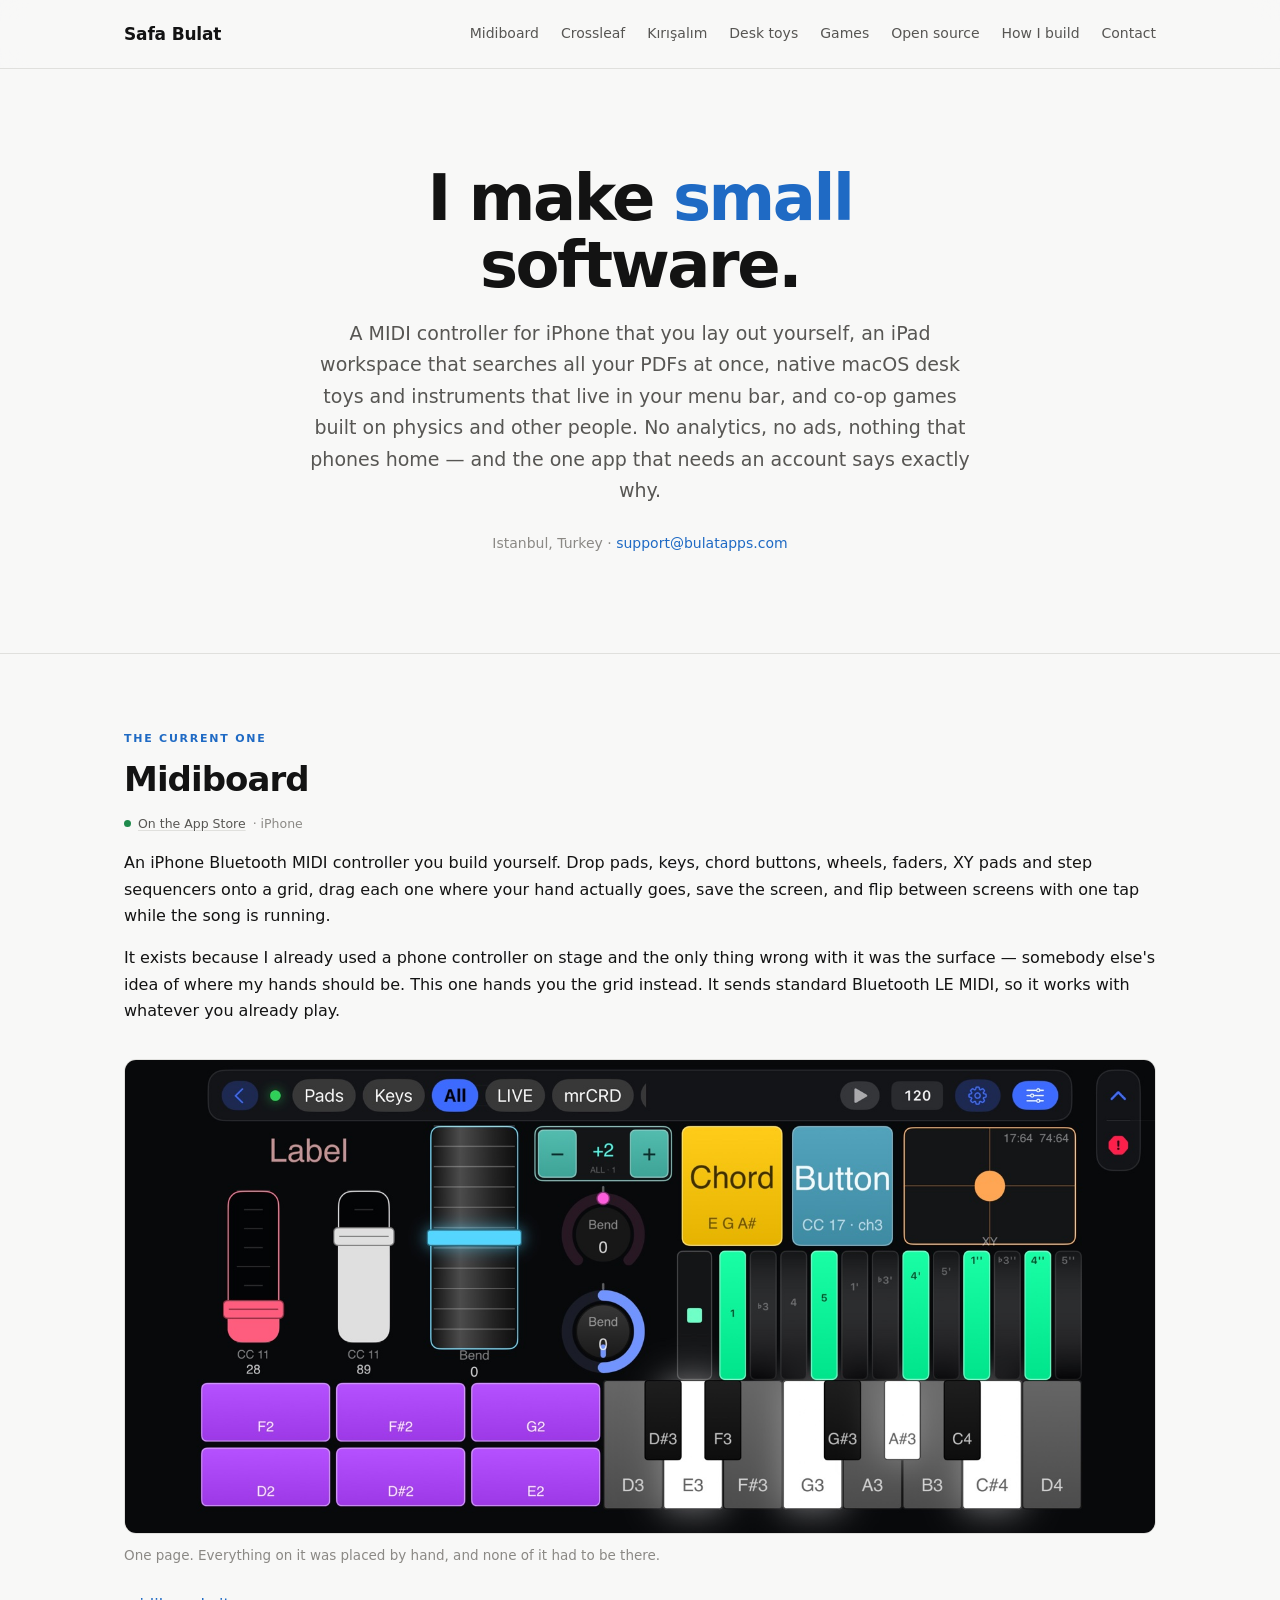
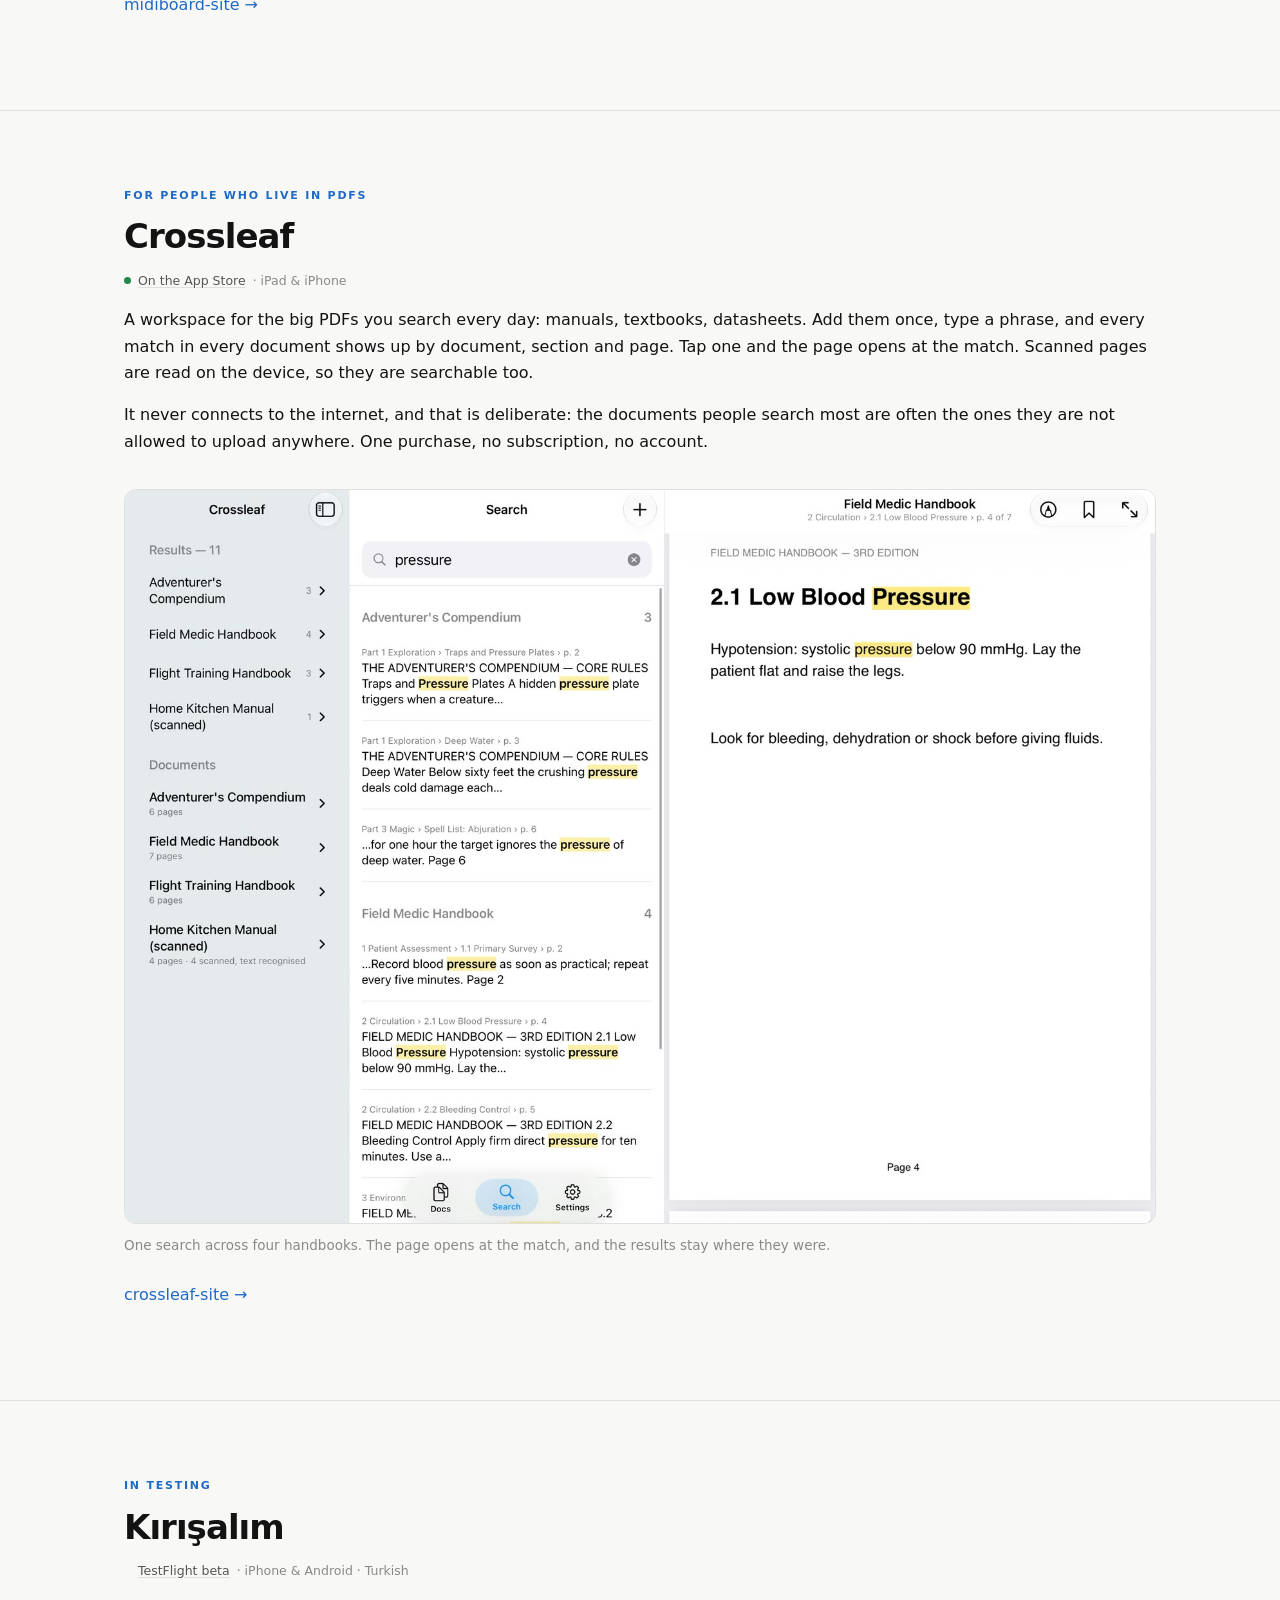
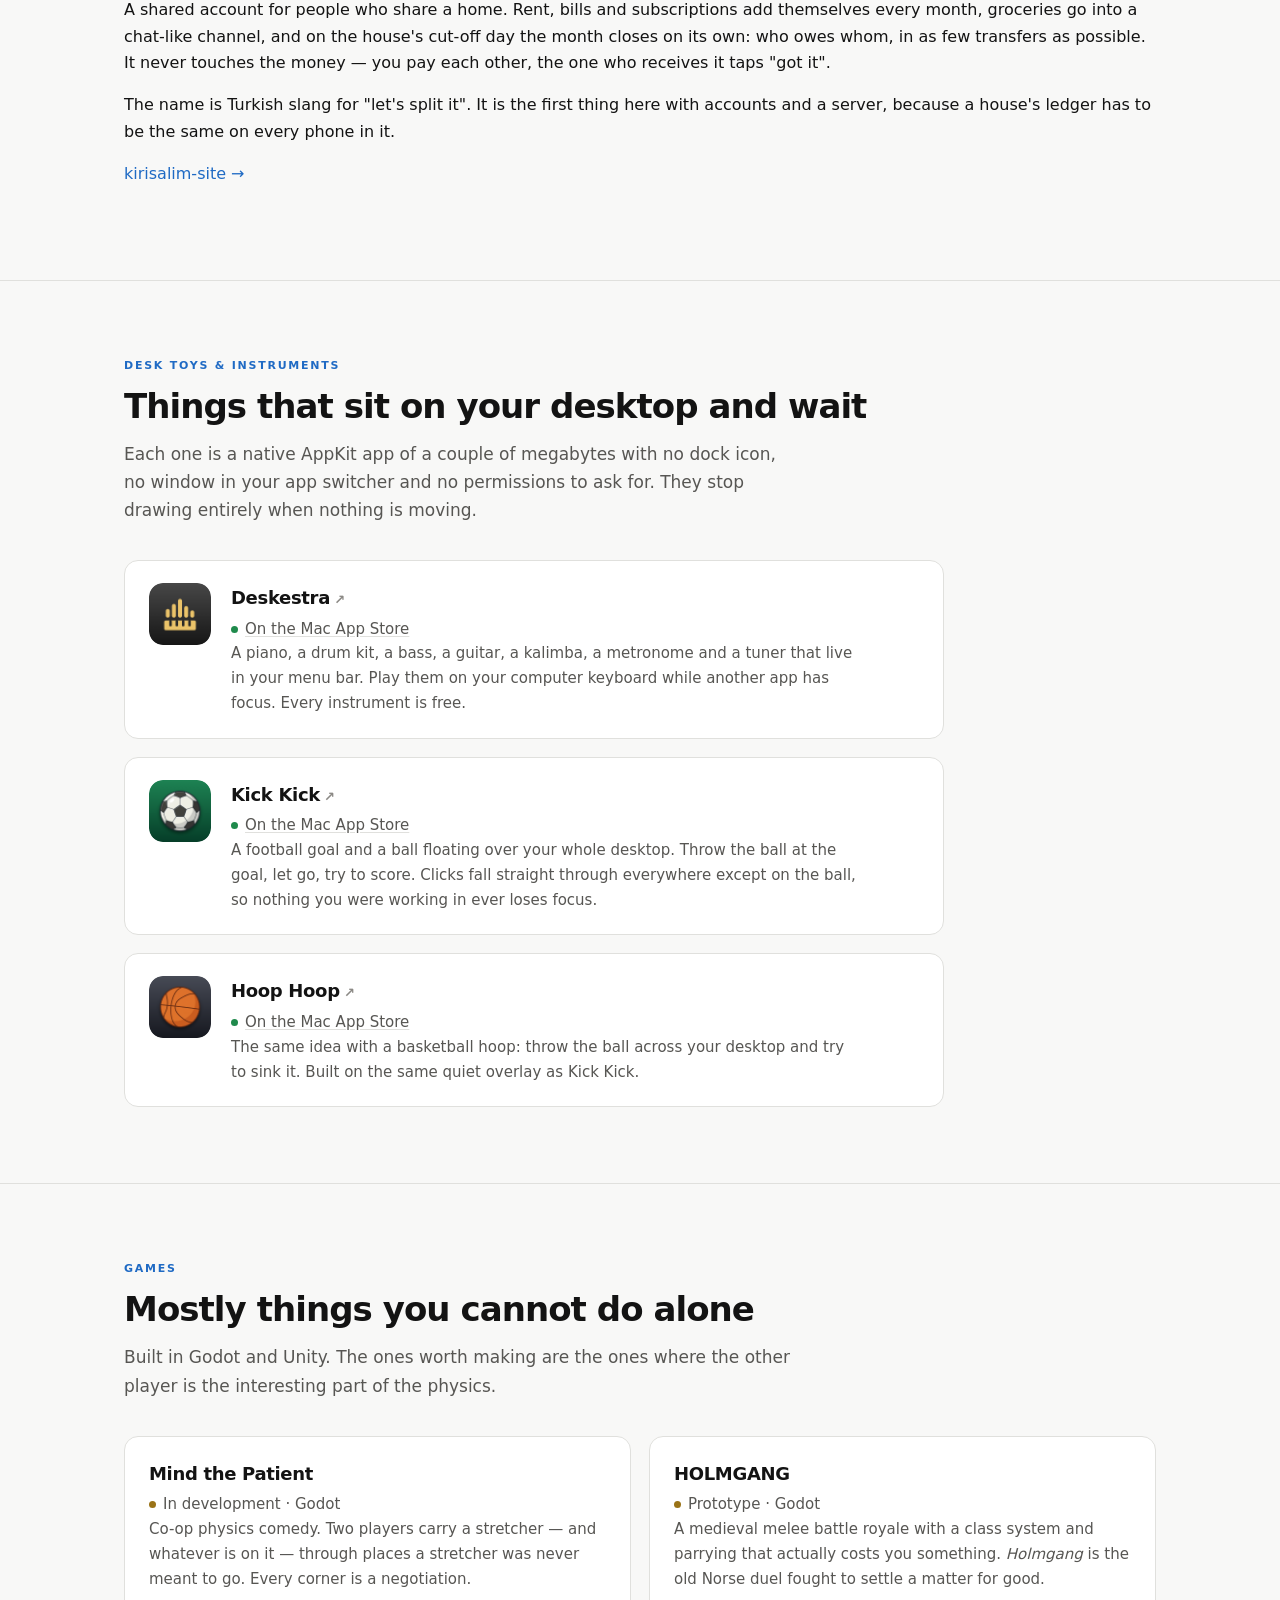
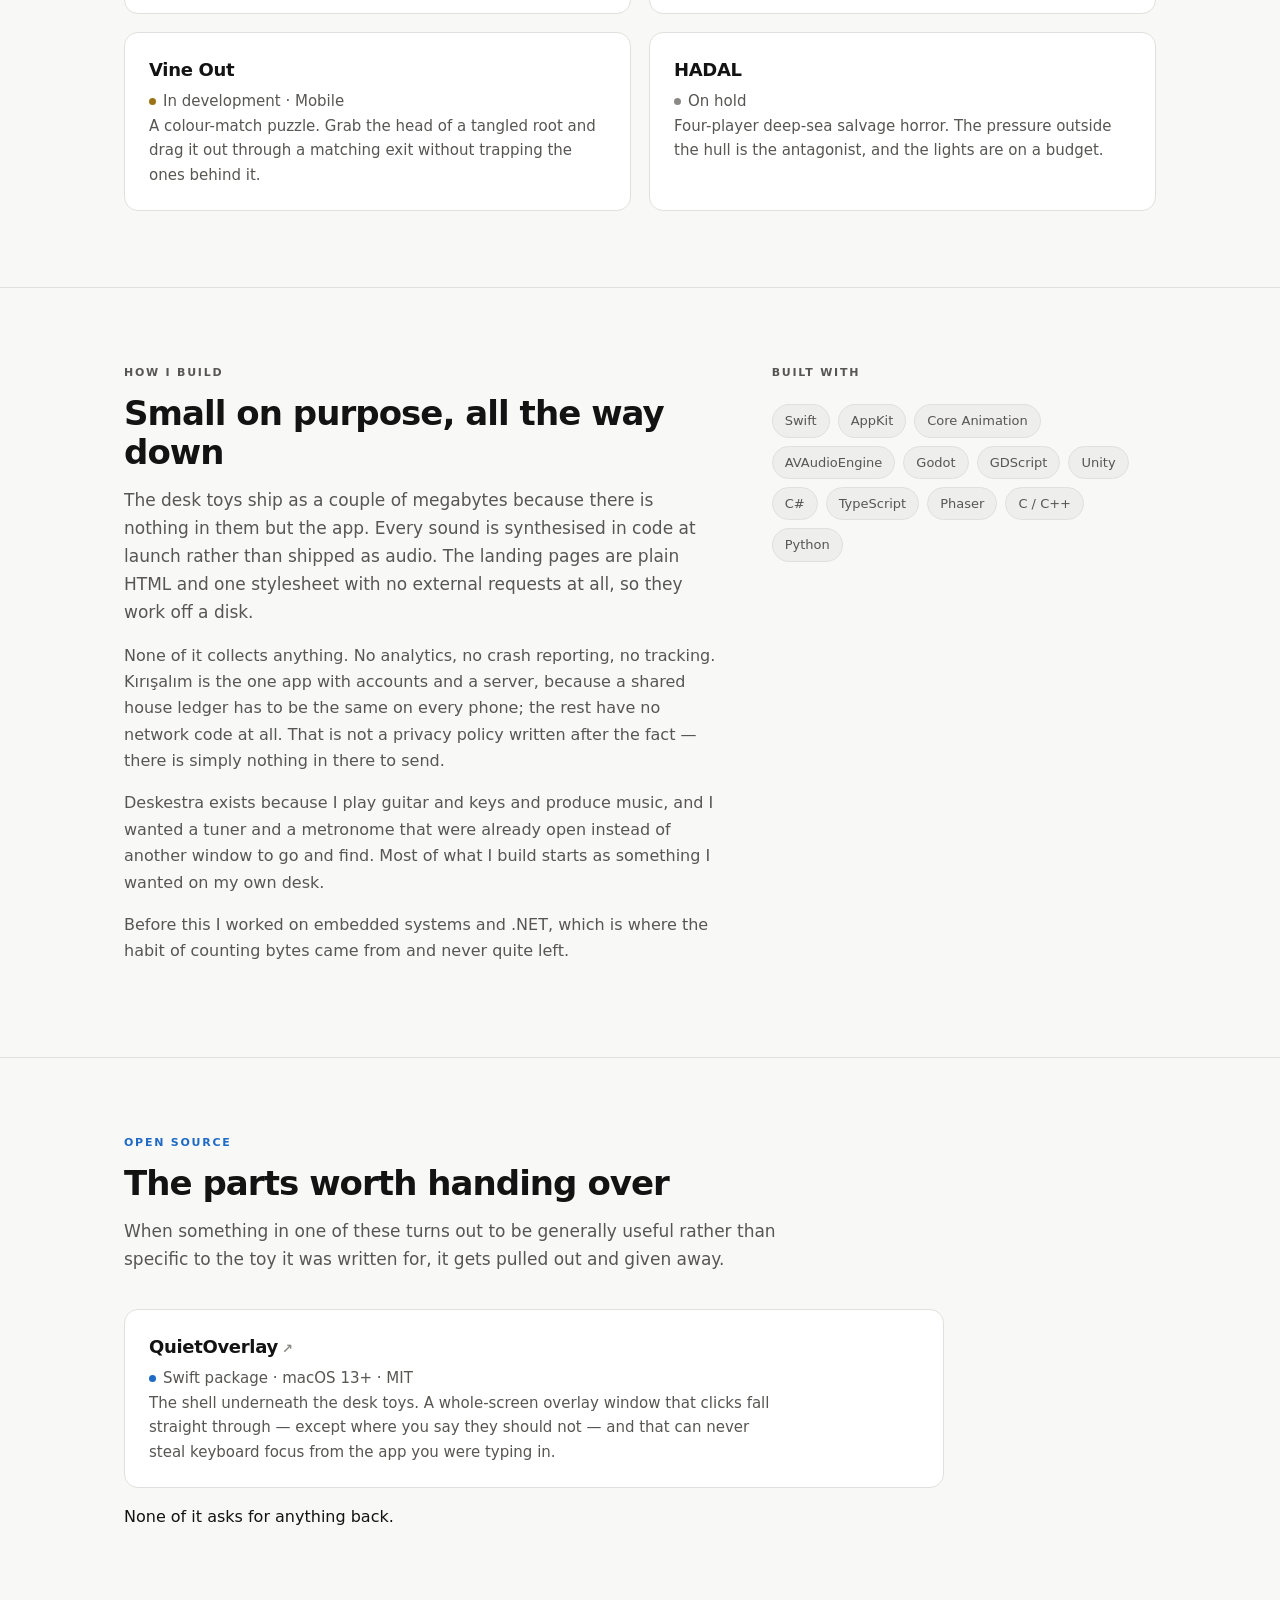
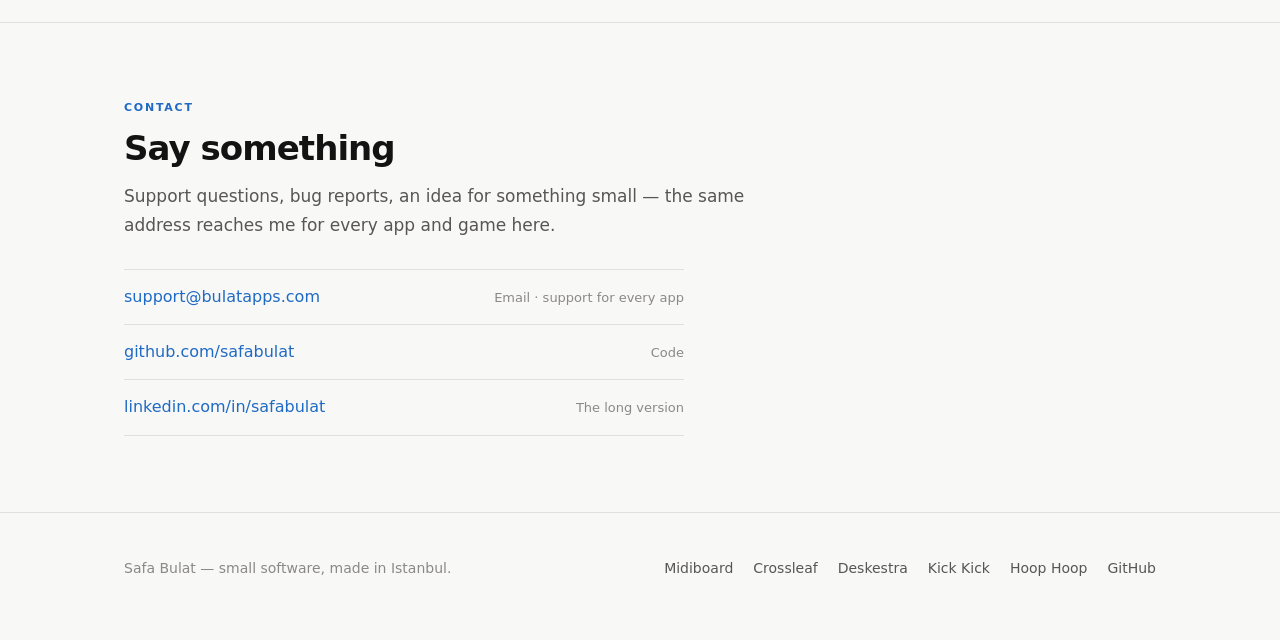
==== index.html @ 53c80ef3 "Destek adresi: support@bulatapps.com Co-Authored-By: Claude Opus 5.5 <noreply@anthropic.com>" ====
<!doctype html>
<html lang="en">
<head>
<meta charset="utf-8">
<meta name="viewport" content="width=device-width, initial-scale=1">
<meta name="darkreader-lock">
<title>Safa Bulat — Midiboard, Crossleaf, and small Mac software</title>
<meta name="description" content="Midiboard, an iPhone MIDI controller you lay out yourself. Crossleaf, one search across all your PDFs on iPad and iPhone, fully offline. Plus tiny native macOS desk toys and co-op games.">
<link rel="canonical" href="https://bulatapps.com/">
<meta property="og:type" content="website">
<meta property="og:url" content="https://bulatapps.com/">
<meta property="og:title" content="Safa Bulat — Midiboard, Crossleaf, and small Mac software">
<meta property="og:description" content="An iPhone MIDI controller you build yourself, an iPad workspace that searches all your PDFs at once, tiny native macOS desk toys, and co-op games.">
<meta property="og:image" content="https://bulatapps.com/img/midiboard.jpg">
<meta name="twitter:card" content="summary_large_image">
<link rel="icon" href="img/deskestra.png">
<link rel="stylesheet" href="style.css">
</head>
<body>

<header>
  <div class="wrap">
    <a class="wordmark" href="./">Safa&nbsp;Bulat</a>
    <nav>
      <a href="#midiboard">Midiboard</a>
      <a href="#crossleaf">Crossleaf</a>
      <a href="#kirisalim">Kırışalım</a>
      <a href="#desk">Desk toys</a>
      <a href="#games">Games</a>
      <a href="#open-source">Open source</a>
      <a href="#how">How I build</a>
      <a href="#contact">Contact</a>
    </nav>
  </div>
</header>

<main>

<div class="wrap hero">
  <h1>I make <em>small</em> software.</h1>
  <p class="lede">
    A MIDI controller for iPhone that you lay out yourself, an iPad workspace that searches all your
    PDFs at once, native macOS desk toys and instruments that live in your menu bar, and co-op games
    built on physics and other people. No analytics, no ads, nothing that phones home — and the one app that needs an account says
    exactly why.
  </p>
  <p class="cta-note">Istanbul, Turkey · <a href="mailto:support@bulatapps.com">support@bulatapps.com</a></p>
</div>

<section id="midiboard">
  <div class="wrap">
    <p class="eyebrow">The current one</p>
    <h2>Midiboard</h2>
    <p class="tag"><span class="dot live"></span><a href="https://apps.apple.com/app/id6801598625">On the App Store</a> · iPhone</p>
    <p>
      An iPhone Bluetooth MIDI controller you build yourself. Drop pads, keys, chord buttons, wheels,
      faders, XY pads and step sequencers onto a grid, drag each one where your hand actually goes,
      save the screen, and flip between screens with one tap while the song is running.
    </p>
    <p>
      It exists because I already used a phone controller on stage and the only thing wrong with it
      was the surface — somebody else's idea of where my hands should be. This one hands you the grid
      instead. It sends standard Bluetooth LE MIDI, so it works with whatever you already play.
    </p>

    <figure class="shot-figure">
      <img class="shot" src="img/midiboard.jpg" width="1600" height="735"
           alt="A Midiboard screen in landscape: faders, a bend wheel, a transpose stepper, two dials, a chord button, a programmable button, an XY pad, a step sequencer, a pad bank and a keyboard, all on one page.">
      <figcaption>One page. Everything on it was placed by hand, and none of it had to be there.</figcaption>
    </figure>

    <p><a href="https://midiboard.bulatapps.com/">midiboard-site&nbsp;→</a></p>
  </div>
</section>

<section id="crossleaf">
  <div class="wrap">
    <p class="eyebrow">For people who live in PDFs</p>
    <h2>Crossleaf</h2>
    <p class="tag"><span class="dot live"></span><a href="https://apps.apple.com/app/id6819022919?ct=hub">On the App Store</a> · iPad &amp; iPhone</p>
    <p>
      A workspace for the big PDFs you search every day: manuals, textbooks, datasheets. Add them once, type a
      phrase, and every match in every document shows up by document, section and page. Tap one and the page
      opens at the match. Scanned pages are read on the device, so they are searchable too.
    </p>
    <p>
      It never connects to the internet, and that is deliberate: the documents people search most are often the
      ones they are not allowed to upload anywhere. One purchase, no subscription, no account.
    </p>

    <figure class="shot-figure">
      <img class="shot" src="img/crossleaf.jpg" width="1600" height="1138" loading="lazy"
           alt="Crossleaf on iPad: a search for pressure across four handbooks, results grouped by document and section in the middle, the matching page open on the right with the word highlighted.">
      <figcaption>One search across four handbooks. The page opens at the match, and the results stay where they were.</figcaption>
    </figure>
    <p><a href="https://crossleaf.bulatapps.com/">crossleaf-site&nbsp;→</a></p>
  </div>
</section>

<section id="kirisalim">
  <div class="wrap">
    <p class="eyebrow">In testing</p>
    <h2>Kırışalım</h2>
    <p class="tag"><span class="dot"></span><a href="https://testflight.apple.com/join/q9A7ay5w">TestFlight beta</a> · iPhone &amp; Android · Turkish</p>
    <p>
      A shared account for people who share a home. Rent, bills and subscriptions add themselves every
      month, groceries go into a chat-like channel, and on the house's cut-off day the month closes on
      its own: who owes whom, in as few transfers as possible. It never touches the money — you pay each
      other, the one who receives it taps "got it".
    </p>
    <p>
      The name is Turkish slang for "let's split it". It is the first thing here with accounts and a
      server, because a house's ledger has to be the same on every phone in it.
    </p>
    <p><a href="https://kirisalim.bulatapps.com/">kirisalim-site&nbsp;→</a></p>
  </div>
</section>

<section id="desk">
  <div class="wrap">
    <p class="eyebrow">Desk toys &amp; instruments</p>
    <h2>Things that sit on your desktop and wait</h2>
    <p>
      Each one is a native AppKit app of a couple of megabytes with no dock icon, no window in your app
      switcher and no permissions to ask for. They stop drawing entirely when nothing is moving.
    </p>

    <ul class="cards">
      <li>
        <img class="icon" src="img/deskestra.png" alt="">
        <div class="card-body">
          <h3><a href="https://deskestra.bulatapps.com/">Deskestra</a></h3>
          <p class="tag"><span class="dot live"></span><a href="https://apps.apple.com/app/id6801593827">On the Mac App Store</a></p>
          <p>A piano, a drum kit, a bass, a guitar, a kalimba, a metronome and a tuner that live in your
             menu bar. Play them on your computer keyboard while another app has focus. Every instrument
             is free.</p>
        </div>
      </li>
      <li>
        <img class="icon" src="img/kickkick.png" alt="">
        <div class="card-body">
          <h3><a href="https://kickkick.bulatapps.com/">Kick Kick</a></h3>
          <p class="tag"><span class="dot live"></span><a href="https://apps.apple.com/app/id6801598144">On the Mac App Store</a></p>
          <p>A football goal and a ball floating over your whole desktop. Throw the ball at the goal, let
             go, try to score. Clicks fall straight through everywhere except on the ball, so nothing you
             were working in ever loses focus.</p>
        </div>
      </li>
      <li>
        <img class="icon" src="img/hoophoop.png" alt="">
        <div class="card-body">
          <h3><a href="https://hoophoop.bulatapps.com/">Hoop Hoop</a></h3>
          <p class="tag"><span class="dot live"></span><a href="https://apps.apple.com/app/id6801598264">On the Mac App Store</a></p>
          <p>The same idea with a basketball hoop: throw the ball across your desktop and try to sink it.
             Built on the same quiet overlay as Kick Kick.</p>
        </div>
      </li>
    </ul>
  </div>
</section>

<section id="games">
  <div class="wrap">
    <p class="eyebrow">Games</p>
    <h2>Mostly things you cannot do alone</h2>
    <p>
      Built in Godot and Unity. The ones worth making are the ones where the other player is the
      interesting part of the physics.
    </p>

    <ul class="cards plain">
      <li>
        <div class="card-body">
          <h3>Mind the Patient</h3>
          <p class="tag"><span class="dot wip"></span>In development · Godot</p>
          <p>Co-op physics comedy. Two players carry a stretcher — and whatever is on it — through places
             a stretcher was never meant to go. Every corner is a negotiation.</p>
        </div>
      </li>
      <li>
        <div class="card-body">
          <h3>HOLMGANG</h3>
          <p class="tag"><span class="dot wip"></span>Prototype · Godot</p>
          <p>A medieval melee battle royale with a class system and parrying that actually costs you
             something. <em>Holmgang</em> is the old Norse duel fought to settle a matter for good.</p>
        </div>
      </li>
      <li>
        <div class="card-body">
          <h3>Vine Out</h3>
          <p class="tag"><span class="dot wip"></span>In development · Mobile</p>
          <p>A colour-match puzzle. Grab the head of a tangled root and drag it out through a matching
             exit without trapping the ones behind it.</p>
        </div>
      </li>
      <li>
        <div class="card-body">
          <h3>HADAL</h3>
          <p class="tag"><span class="dot hold"></span>On hold</p>
          <p>Four-player deep-sea salvage horror. The pressure outside the hull is the antagonist, and the
             lights are on a budget.</p>
        </div>
      </li>
    </ul>
  </div>
</section>

<section id="how">
  <div class="wrap feature">
    <div class="feature-text">
      <p class="eyebrow">How I build</p>
      <h2>Small on purpose, all the way down</h2>
      <p>
        The desk toys ship as a couple of megabytes because there is nothing in them but the app. Every
        sound is synthesised in code at launch rather than shipped as audio. The landing pages are plain
        HTML and one stylesheet with no external requests at all, so they work off a disk.
      </p>
      <p>
        None of it collects anything. No analytics, no crash reporting, no tracking. Kırışalım is the one
        app with accounts and a server, because a shared house ledger has to be the same on every phone;
        the rest have no network code at all. That is not a privacy policy written after the fact — there
        is simply nothing in there to send.
      </p>
      <p>
        Deskestra exists because I play guitar and keys and produce music, and I wanted a tuner and a
        metronome that were already open instead of another window to go and find. Most of what I build
        starts as something I wanted on my own desk.
      </p>
      <p>
        Before this I worked on embedded systems and .NET, which is where the habit of counting bytes
        came from and never quite left.
      </p>
    </div>
    <div class="feature-text">
      <p class="eyebrow">Built with</p>
      <ul class="chips">
        <li>Swift</li><li>AppKit</li><li>Core Animation</li><li>AVAudioEngine</li>
        <li>Godot</li><li>GDScript</li><li>Unity</li><li>C#</li>
        <li>TypeScript</li><li>Phaser</li><li>C / C++</li><li>Python</li>
      </ul>
    </div>
  </div>
</section>

<section id="open-source">
  <div class="wrap">
    <p class="eyebrow">Open source</p>
    <h2>The parts worth handing over</h2>
    <p>
      When something in one of these turns out to be generally useful rather than specific to the toy it
      was written for, it gets pulled out and given away.
    </p>
    <ul class="cards">
      <li>
        <div class="card-body">
          <h3><a href="https://github.com/safabulat/quiet-overlay">QuietOverlay</a></h3>
          <p class="tag"><span class="dot soon"></span>Swift package · macOS 13+ · MIT</p>
          <p>The shell underneath the desk toys. A whole-screen overlay window that clicks fall straight
             through — except where you say they should not — and that can never steal keyboard focus
             from the app you were typing in.</p>
        </div>
      </li>
    </ul>
    <p>
      None of it asks for anything back.
    </p>
  </div>
</section>

<section id="contact">
  <div class="wrap">
    <p class="eyebrow">Contact</p>
    <h2>Say something</h2>
    <p>
      Support questions, bug reports, an idea for something small — the same address reaches me for every
      app and game here.
    </p>
    <ul class="links">
      <li><a href="mailto:support@bulatapps.com">support@bulatapps.com</a><span>Email · support for every app</span></li>
      <li><a href="https://github.com/safabulat">github.com/safabulat</a><span>Code</span></li>
      <li><a href="https://www.linkedin.com/in/safabulat/">linkedin.com/in/safabulat</a><span>The long version</span></li>
    </ul>
  </div>
</section>

</main>

<footer>
  <div class="wrap">
    <span>Safa Bulat — small software, made in Istanbul.</span>
    <nav>
      <a href="https://midiboard.bulatapps.com/">Midiboard</a>
      <a href="https://crossleaf.bulatapps.com/">Crossleaf</a>
      <a href="https://deskestra.bulatapps.com/">Deskestra</a>
      <a href="https://kickkick.bulatapps.com/">Kick Kick</a>
      <a href="https://hoophoop.bulatapps.com/">Hoop Hoop</a>
      <a href="https://github.com/safabulat">GitHub</a>
    </nav>
  </div>
</footer>

</body>
</html>
---- style.css ----
/* safabulat.github.io — the hub page that sits above every product site.
   Deliberately almost monochrome: Deskestra is brass, Deskick is pitch green, and the app icons on this
   page have to be the only colour on it or the umbrella starts competing with the things under it. One
   muted blue carries links and nothing else. Dark first, light supported; both are real designs.
   Same rules as the product sites — no framework, no build step, no external requests, so the whole
   thing is one HTML file, this stylesheet and three icons. */

:root {
    --accent:     #6aa5f0;
    --bg:         #0f0f10;
    --bg-raise:   #17171a;
    --bg-sink:    #0a0a0b;
    --line:       #26262a;
    --ink:        #f0efee;
    --ink-soft:   #a09e9b;
    --ink-faint:  #6b6967;
    --live:       #4cc27e;
    --wip:        #e6b857;
    --hold:       #7e7c79;
    --radius:     14px;
    --page:       1080px;
}

@media (prefers-color-scheme: light) {
    :root {
        --accent:     #1f6ac4;
        --bg:         #f8f8f7;
        --bg-raise:   #ffffff;
        --bg-sink:    #eeeeec;
        --line:       #e0e0dd;
        --ink:        #131313;
        --ink-soft:   #575653;
        --live:       #1f8a4c;
        --ink-faint:  #8b8985;
        --wip:        #9a7317;
        --hold:       #8b8985;
    }
}

* { box-sizing: border-box; }
html { -webkit-text-size-adjust: 100%; }

body {
    margin: 0;
    background: var(--bg);
    color: var(--ink);
    font: 16px/1.65 -apple-system, BlinkMacSystemFont, "Segoe UI", Inter, system-ui, sans-serif;
    -webkit-font-smoothing: antialiased;
}

a { color: var(--accent); text-decoration: none; }
a:hover { text-decoration: underline; }

.wrap { max-width: var(--page); margin: 0 auto; padding: 0 24px; }

/* ── header ─────────────────────────────────────────────────────────────── */
header {
    padding: 20px 0;
    border-bottom: 1px solid var(--line);
    position: sticky; top: 0;
    background: color-mix(in srgb, var(--bg) 88%, transparent);
    backdrop-filter: saturate(160%) blur(12px);
    z-index: 10;
}
header .wrap { display: flex; align-items: center; gap: 12px; }
.wordmark { font-weight: 650; letter-spacing: -0.01em; color: var(--ink); font-size: 17px; }
.wordmark:hover { text-decoration: none; }
header nav { margin-left: auto; display: flex; gap: 22px; font-size: 14px; }
header nav a { color: var(--ink-soft); }
header nav a:hover { color: var(--ink); text-decoration: none; }

/* ── hero ───────────────────────────────────────────────────────────────── */
.hero { padding: 96px 0 84px; text-align: center; }
.hero h1 {
    margin: 0 auto 20px;
    max-width: 14ch;
    font-size: clamp(36px, 6.6vw, 64px);
    line-height: 1.04;
    letter-spacing: -0.038em;
    font-weight: 700;
}
.hero h1 em { font-style: normal; color: var(--accent); }
.lede { margin: 0 auto; max-width: 56ch; font-size: clamp(16px, 2.1vw, 19px); color: var(--ink-soft); }
.cta-note { margin-top: 26px; font-size: 14px; color: var(--ink-faint); }

/* ── sections ───────────────────────────────────────────────────────────── */
section { padding: 76px 0; border-top: 1px solid var(--line); }
.eyebrow {
    margin: 0 0 12px; font-size: 11px; font-weight: 700;
    letter-spacing: .16em; text-transform: uppercase; color: var(--accent);
}
h2 { margin: 0 0 14px; font-size: clamp(25px, 3.6vw, 34px); line-height: 1.15; letter-spacing: -0.028em; font-weight: 680; }
h2 + p { margin: 0; max-width: 62ch; color: var(--ink-soft); font-size: 17px; }

/* ── project cards ──────────────────────────────────────────────────────── */
/* Held well short of the page width: one column of full-width cards leaves a third of each card empty
   to the right of a paragraph that stops at 66ch anyway, and the gap reads as a missing screenshot. */
.cards { margin: 36px 0 0; padding: 0; list-style: none; display: grid; gap: 18px; max-width: 820px; }
.cards > li {
    display: flex; gap: 20px; align-items: flex-start;
    padding: 22px 24px;
    background: var(--bg-raise);
    border: 1px solid var(--line);
    border-radius: var(--radius);
}
/* The icon is the only colour on the page, so it gets to be big enough to actually read. */
.icon { width: 62px; height: 62px; border-radius: 14px; flex: none; }
.card-body { min-width: 0; }
.card-body h3 { margin: 0 0 4px; font-size: 18px; letter-spacing: -0.018em; }
.card-body h3 a { color: var(--ink); }
.card-body h3 a::after { content: " ↗"; color: var(--ink-faint); font-size: 13px; }
.card-body > p { margin: 0; color: var(--ink-soft); font-size: 15px; max-width: 66ch; }
.tag {
    display: flex; align-items: center; gap: 7px;
    margin: 0 0 9px; font-size: 12.5px; color: var(--ink-faint);
}
/* The status line is a quiet 12.5px register; a bare link in it would inherit the accent blue and
   shout louder than the product name above it. The green dot already carries "this one is out", so the
   link only has to be findable, not loud. */
.tag a { color: var(--ink-soft); text-decoration: underline;
         text-underline-offset: 2px; text-decoration-color: var(--line); }
.tag a:hover { color: var(--ink); text-decoration-color: currentColor; }

.dot { width: 7px; height: 7px; border-radius: 50%; flex: none; }
.dot.live { background: var(--live); }
.dot.soon { background: var(--accent); }
.dot.wip  { background: var(--wip); }
.dot.hold { background: var(--hold); }

/* Games have no icons yet; without one the 20px gutter reads as a mistake rather than a slot. */
.cards.plain { grid-template-columns: repeat(2, 1fr); max-width: none; }
.cards.plain > li { gap: 0; }

/* ── how I build ────────────────────────────────────────────────────────── */
.feature { display: grid; grid-template-columns: 1.55fr 1fr; gap: 52px; align-items: start; }
.feature-text p { color: var(--ink-soft); }
.feature-text h2 + p { margin-top: 0; }

.chips { margin: 22px 0 0; padding: 0; list-style: none; display: flex; flex-wrap: wrap; gap: 8px; }
.chips li {
    padding: 5px 12px; border-radius: 999px;
    background: var(--bg-sink); border: 1px solid var(--line);
    font-size: 13px; color: var(--ink-soft);
}

/* ── contact ────────────────────────────────────────────────────────────── */
.links { margin: 30px 0 0; padding: 0; list-style: none; max-width: 560px; }
.links li {
    display: flex; align-items: baseline; gap: 16px; flex-wrap: wrap;
    padding: 14px 0; border-bottom: 1px solid var(--line);
}
.links li:first-child { border-top: 1px solid var(--line); }
.links a { font-size: 16px; }
.links span { margin-left: auto; font-size: 13px; color: var(--ink-faint); }

/* ── footer ─────────────────────────────────────────────────────────────── */
footer { padding: 44px 0 60px; border-top: 1px solid var(--line); color: var(--ink-faint); font-size: 14px; }
footer .wrap { display: flex; gap: 24px; flex-wrap: wrap; align-items: center; }
footer nav { margin-left: auto; display: flex; flex-wrap: wrap; gap: 8px 20px; }
footer a { color: var(--ink-soft); }

@media (max-width: 760px) {
    .feature, .cards.plain { grid-template-columns: 1fr; }
    .feature { gap: 34px; }
    section { padding: 56px 0; }
    .hero { padding: 62px 0 54px; }
    header nav { display: none; }
    .cards > li { padding: 20px; gap: 16px; }
    .icon { width: 50px; height: 50px; border-radius: 12px; }
    .links span { margin-left: 0; width: 100%; }
}

/* ── Midiboard ──────────────────────────────────────────────────────────── */
/* The one screenshot on this page. Bordered rather than bare because the app is
   near-black and the page is too — without an edge it reads as a hole rather than
   as a screen. */
.shot {
    display: block;
    width: 100%;
    height: auto;
    border: 1px solid var(--line);
    border-radius: 12px;
}
.shot-figure { margin: 34px 0 26px; }
.shot-figure figcaption {
    margin-top: 10px;
    font-size: 13.5px;
    color: var(--ink-faint);
}
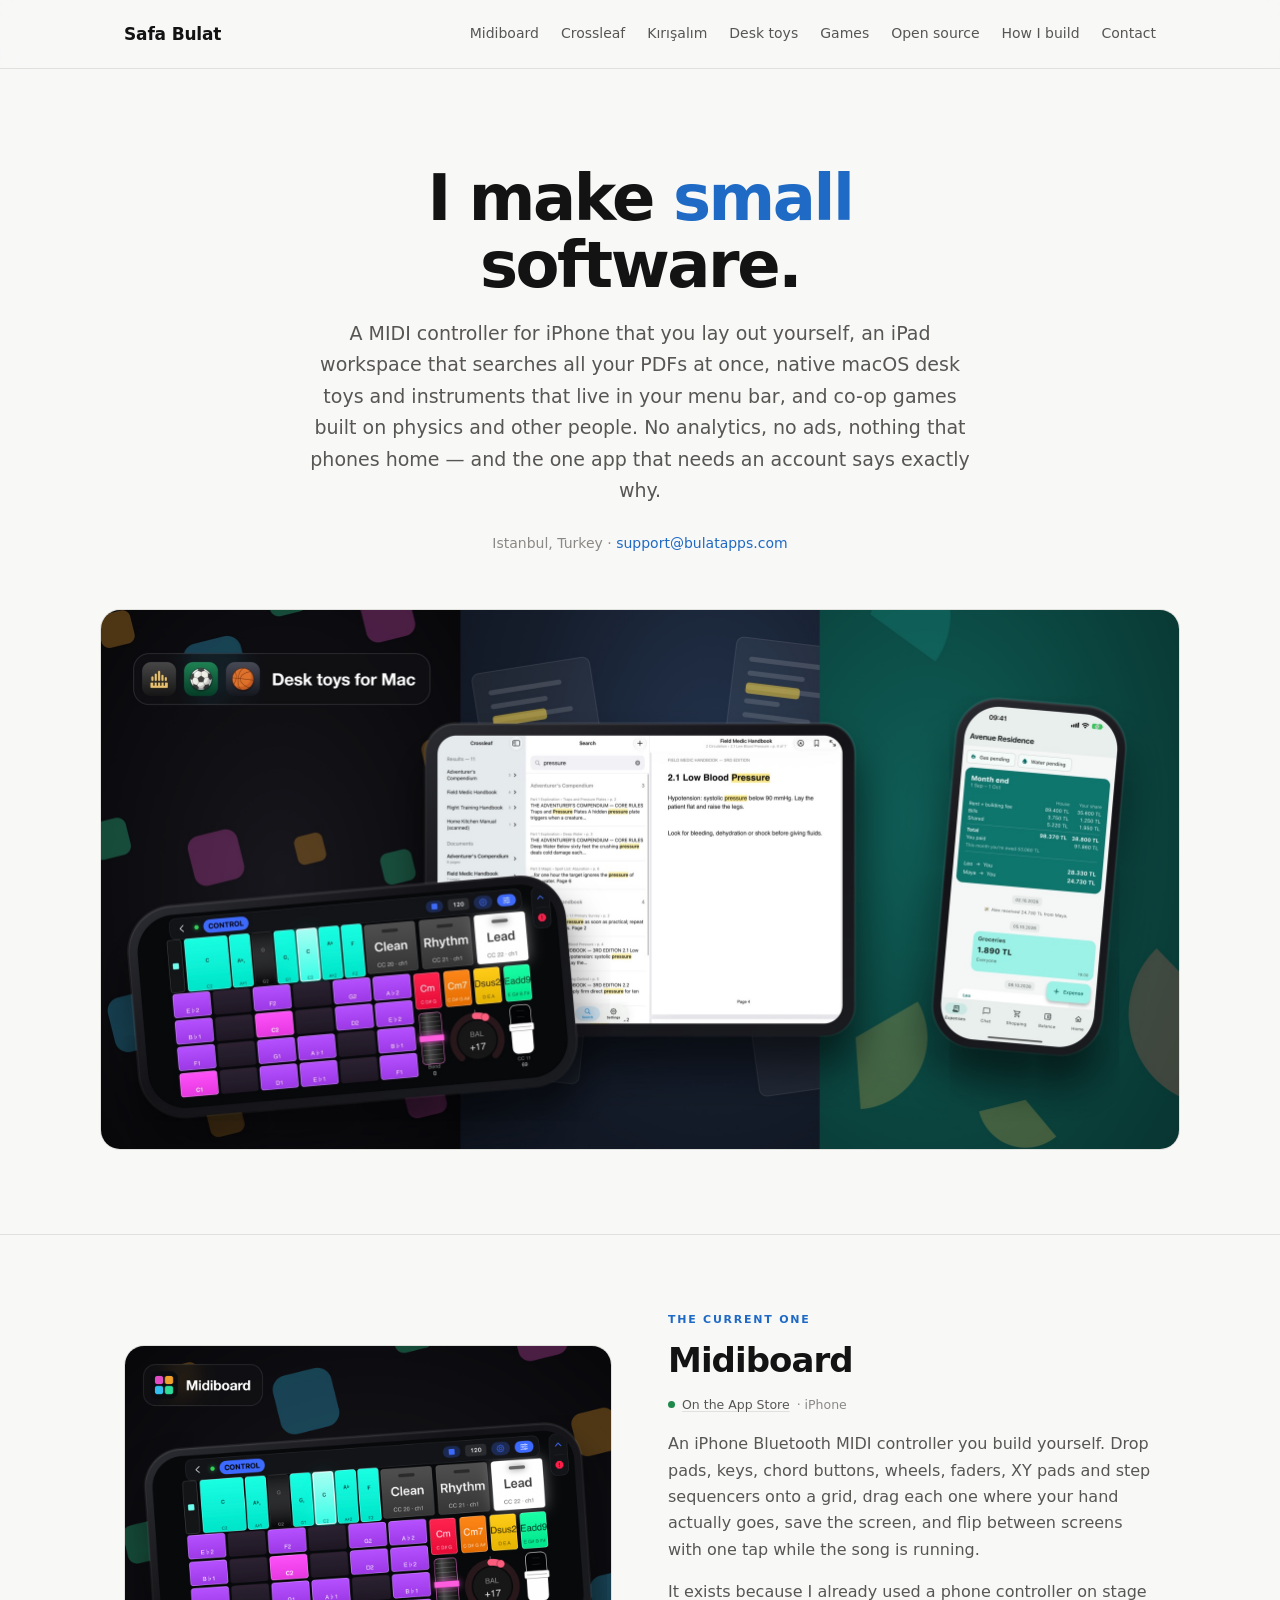
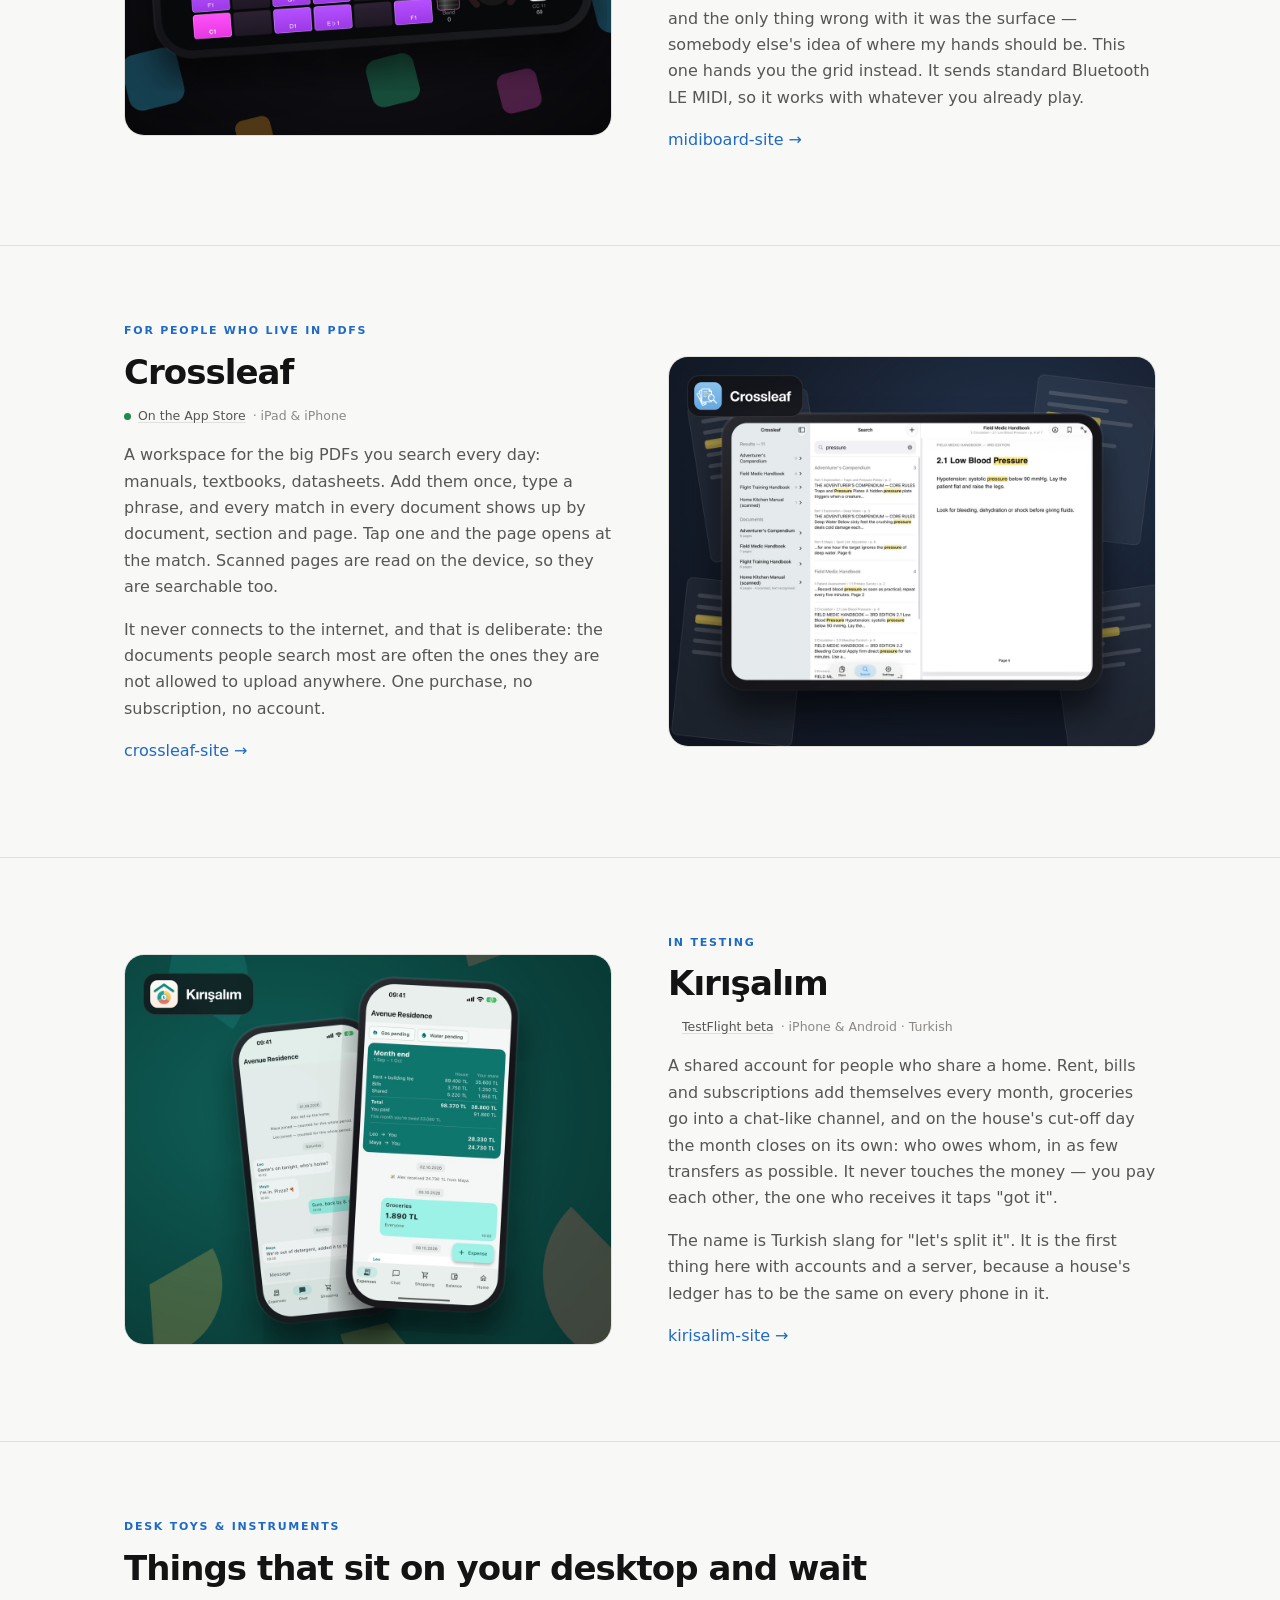
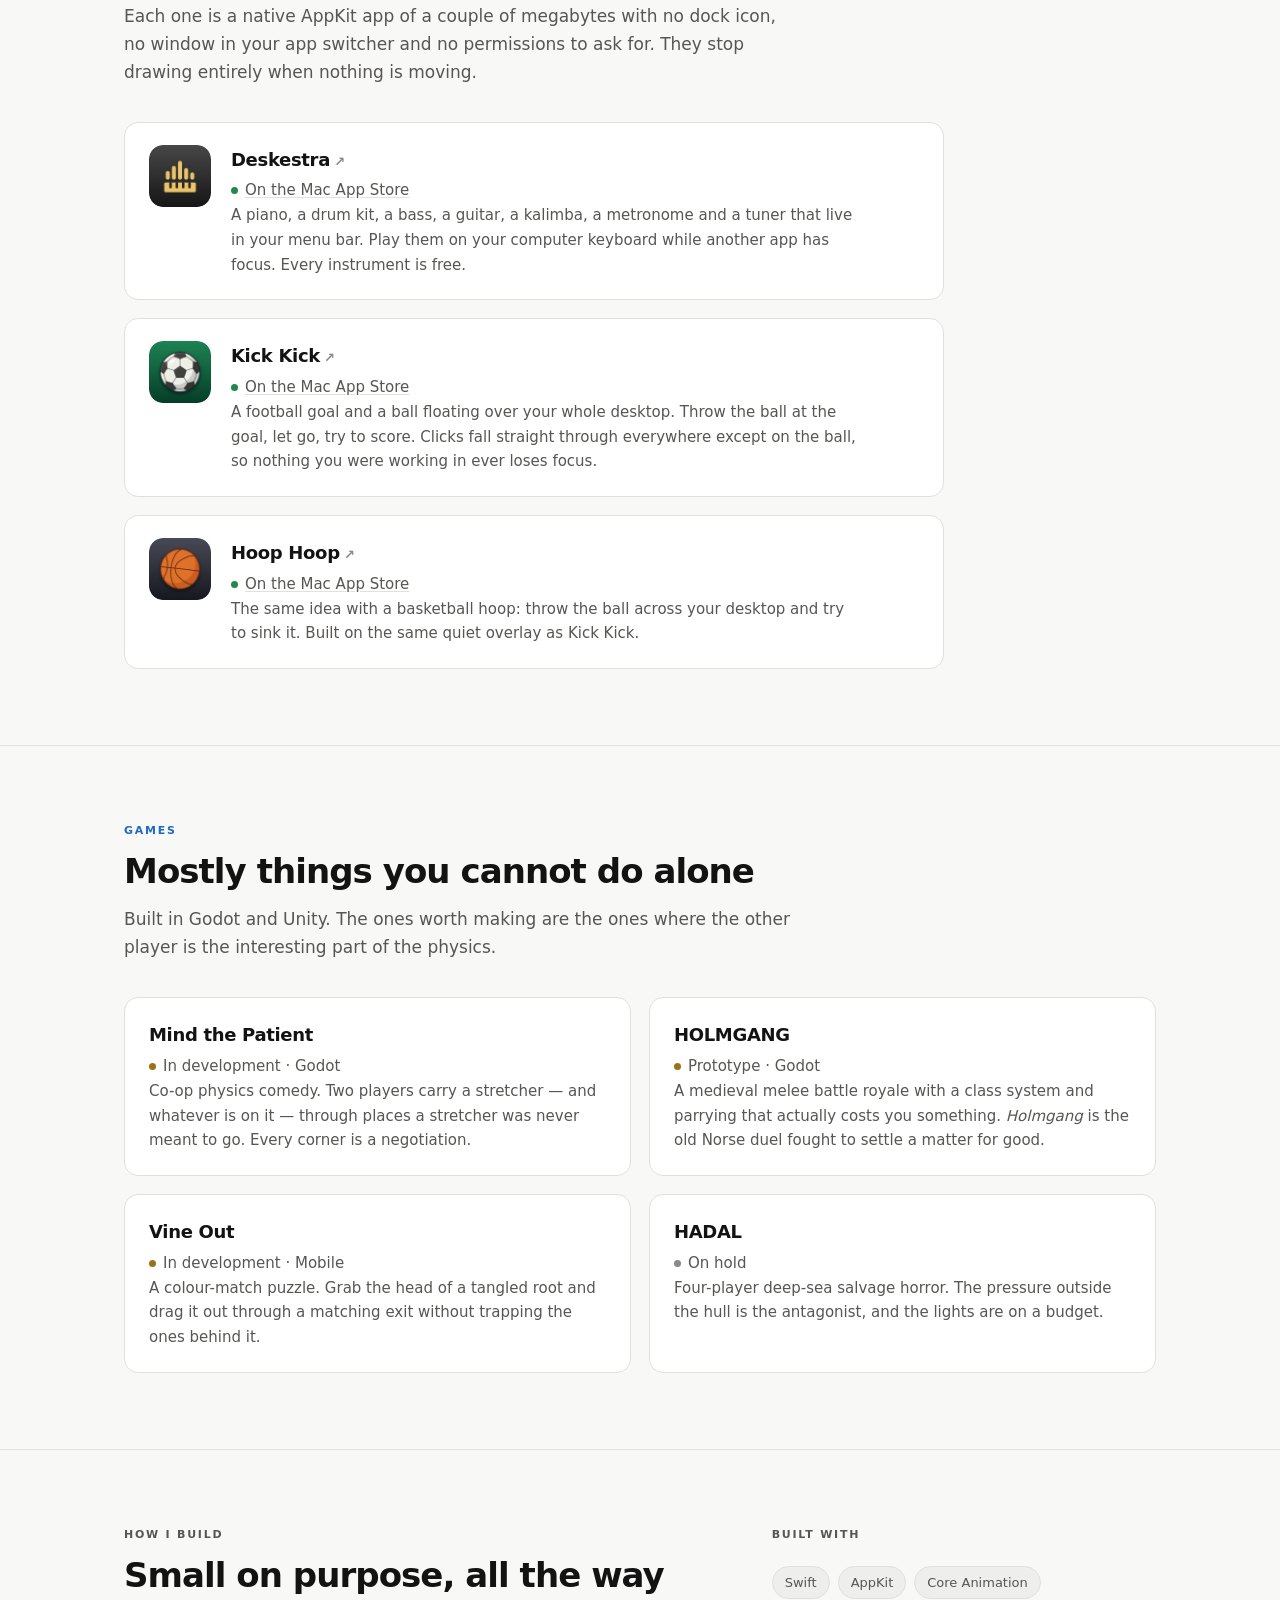
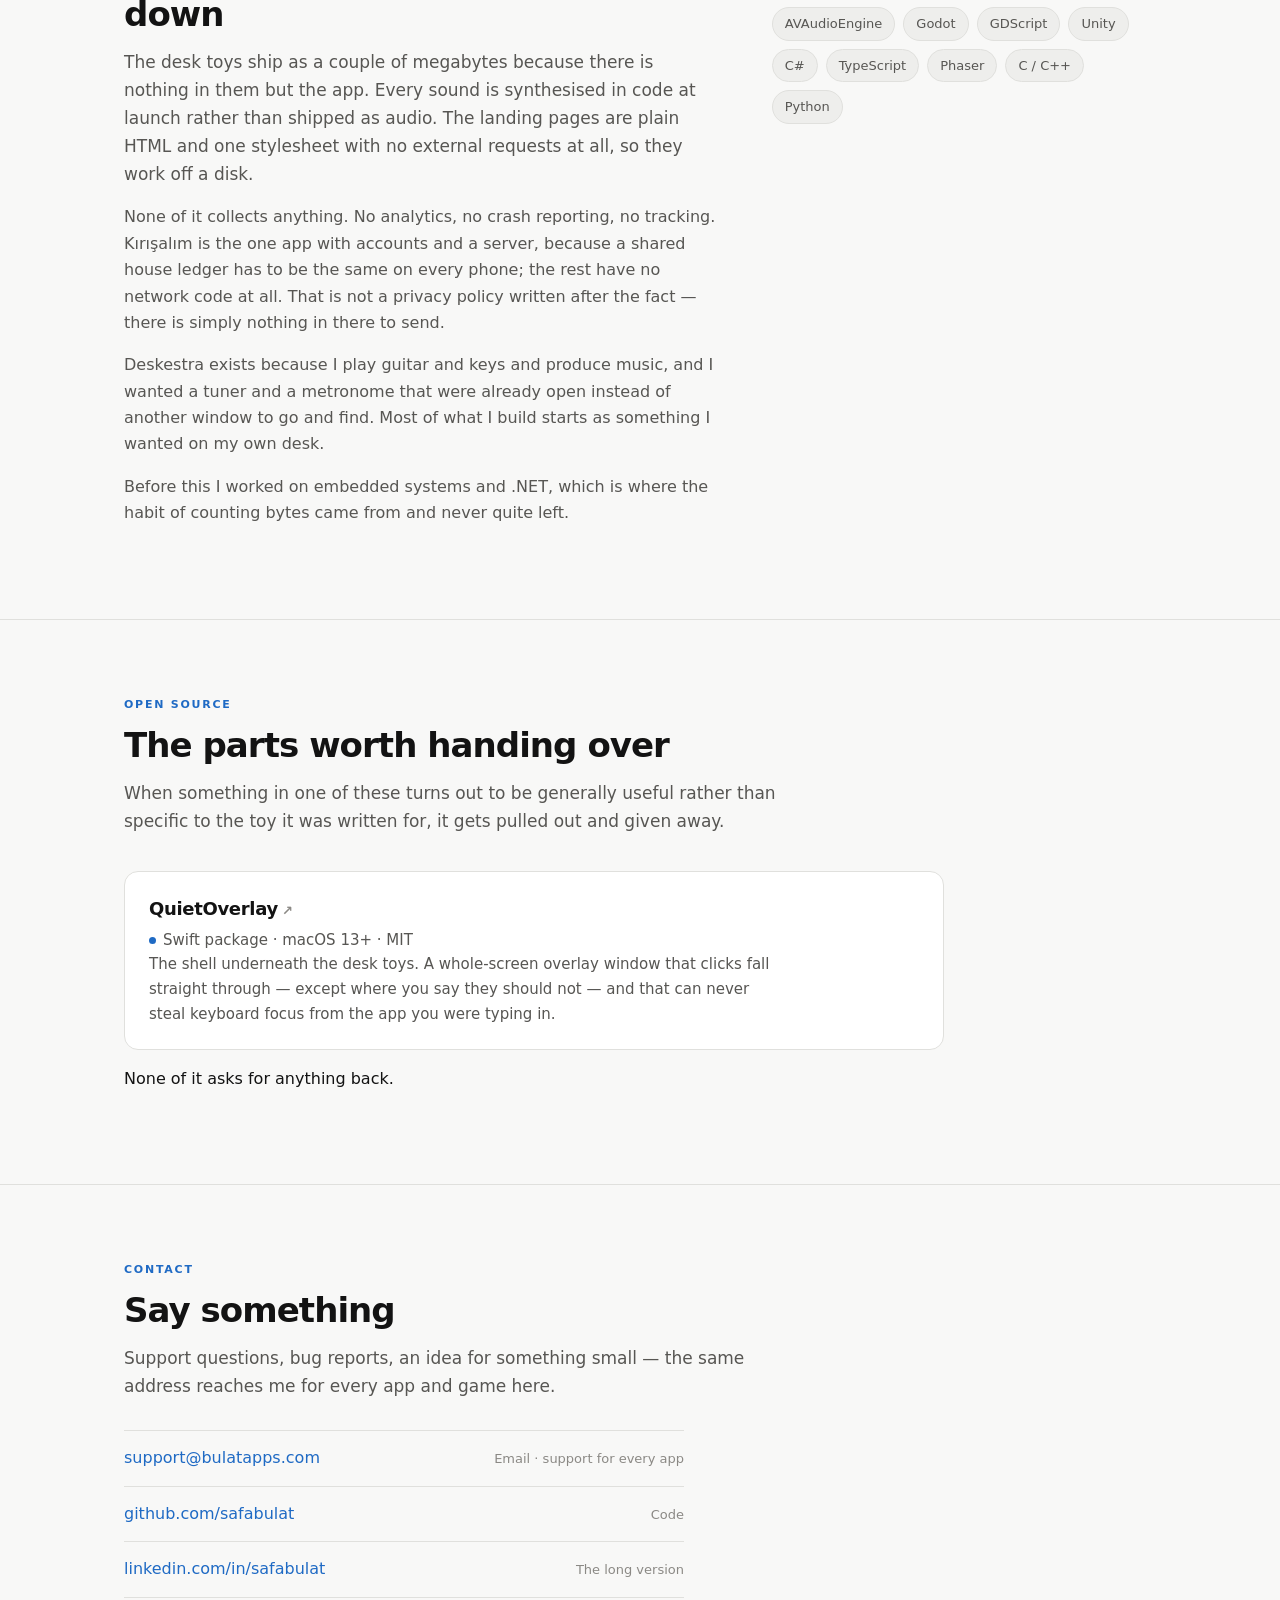
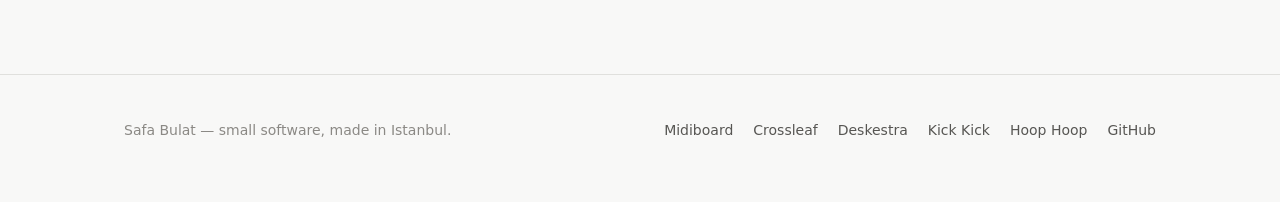
==== commit 55e45b0b: "Hub: product splashes in alternating rows, hero family shot, share card, bulatapps logo + tab icon C" ====
--- a/index.html
+++ b/index.html
@@ -11,9 +11,12 @@
 <meta property="og:url" content="https://bulatapps.com/">
 <meta property="og:title" content="Safa Bulat — Midiboard, Crossleaf, and small Mac software">
 <meta property="og:description" content="An iPhone MIDI controller you build yourself, an iPad workspace that searches all your PDFs at once, tiny native macOS desk toys, and co-op games.">
-<meta property="og:image" content="https://bulatapps.com/img/midiboard.jpg">
+<meta property="og:image" content="https://bulatapps.com/img/og.png">
+<meta property="og:image:width" content="1200">
+<meta property="og:image:height" content="630">
 <meta name="twitter:card" content="summary_large_image">
-<link rel="icon" href="img/deskestra.png">
+<link rel="icon" type="image/svg+xml" href="favicon.svg">
+<link rel="apple-touch-icon" href="img/touch-icon.png">
 <link rel="stylesheet" href="style.css">
 </head>
 <body>
@@ -45,10 +48,14 @@
     exactly why.
   </p>
   <p class="cta-note">Istanbul, Turkey · <a href="mailto:support@bulatapps.com">support@bulatapps.com</a></p>
+  <img class="hero-art" src="img/hero.jpg" width="2160" height="1080"
+       alt="Midiboard on a phone, Crossleaf on an iPad and Kırışalım on a phone, each on its own colour, with the three Mac desk toy icons above.">
 </div>
 
 <section id="midiboard">
-  <div class="wrap">
+  <div class="wrap row">
+    <img class="splash" src="img/splash-midiboard.jpg" width="1200" height="960" loading="lazy" alt="Midiboard on a phone held in landscape: a step sequencer, three footswitches named Clean, Rhythm and Lead, a pad bank, chord buttons, a bend fader and a balance knob, on a ground of the icon’s coloured pads.">
+    <div class="row-text">
     <p class="eyebrow">The current one</p>
     <h2>Midiboard</h2>
     <p class="tag"><span class="dot live"></span><a href="https://apps.apple.com/app/id6801598625">On the App Store</a> · iPhone</p>
@@ -62,19 +69,15 @@
       was the surface — somebody else's idea of where my hands should be. This one hands you the grid
       instead. It sends standard Bluetooth LE MIDI, so it works with whatever you already play.
     </p>
-
-    <figure class="shot-figure">
-      <img class="shot" src="img/midiboard.jpg" width="1600" height="735"
-           alt="A Midiboard screen in landscape: faders, a bend wheel, a transpose stepper, two dials, a chord button, a programmable button, an XY pad, a step sequencer, a pad bank and a keyboard, all on one page.">
-      <figcaption>One page. Everything on it was placed by hand, and none of it had to be there.</figcaption>
-    </figure>
-
     <p><a href="https://midiboard.bulatapps.com/">midiboard-site&nbsp;→</a></p>
+    </div>
   </div>
 </section>
 
 <section id="crossleaf">
-  <div class="wrap">
+  <div class="wrap row flip">
+    <img class="splash" src="img/splash-crossleaf.jpg" width="1200" height="960" loading="lazy" alt="Crossleaf on iPad: a search for pressure across four handbooks, results grouped by document in the middle, the matching page open on the right with the word highlighted.">
+    <div class="row-text">
     <p class="eyebrow">For people who live in PDFs</p>
     <h2>Crossleaf</h2>
     <p class="tag"><span class="dot live"></span><a href="https://apps.apple.com/app/id6819022919?ct=hub">On the App Store</a> · iPad &amp; iPhone</p>
@@ -87,18 +90,15 @@
       It never connects to the internet, and that is deliberate: the documents people search most are often the
       ones they are not allowed to upload anywhere. One purchase, no subscription, no account.
     </p>
-
-    <figure class="shot-figure">
-      <img class="shot" src="img/crossleaf.jpg" width="1600" height="1138" loading="lazy"
-           alt="Crossleaf on iPad: a search for pressure across four handbooks, results grouped by document and section in the middle, the matching page open on the right with the word highlighted.">
-      <figcaption>One search across four handbooks. The page opens at the match, and the results stay where they were.</figcaption>
-    </figure>
     <p><a href="https://crossleaf.bulatapps.com/">crossleaf-site&nbsp;→</a></p>
+    </div>
   </div>
 </section>
 
 <section id="kirisalim">
-  <div class="wrap">
+  <div class="wrap row">
+    <img class="splash" src="img/splash-kirisalim.jpg" width="1200" height="960" loading="lazy" alt="Kırışalım on two phones: the house chat, and the month-end card showing each share and who pays whom.">
+    <div class="row-text">
     <p class="eyebrow">In testing</p>
     <h2>Kırışalım</h2>
     <p class="tag"><span class="dot"></span><a href="https://testflight.apple.com/join/q9A7ay5w">TestFlight beta</a> · iPhone &amp; Android · Turkish</p>
@@ -113,6 +113,7 @@
       server, because a house's ledger has to be the same on every phone in it.
     </p>
     <p><a href="https://kirisalim.bulatapps.com/">kirisalim-site&nbsp;→</a></p>
+    </div>
   </div>
 </section>
 
--- a/style.css
+++ b/style.css
@@ -187,3 +187,24 @@
     font-size: 13.5px;
     color: var(--ink-faint);
 }
+
+/* ── product rows ───────────────────────────────────────────────────────── */
+/* The three apps with their own colour get a picture each, built by tools/splash.py: the app in a
+   device body on its own ground. Picture and text swap sides row by row so the page reads as a
+   line-up rather than a list. The desk toys stay as icon cards — small and clean is their register. */
+.hero-art {
+    display: block; width: 100%; height: auto; margin: 54px auto 0;
+    border-radius: 20px; border: 1px solid var(--line);
+}
+.row { display: grid; grid-template-columns: 1fr 1fr; gap: 56px; align-items: center; }
+.row.flip .splash { order: 2; }
+.splash {
+    display: block; width: 100%; height: auto;
+    border-radius: 20px; border: 1px solid var(--line);
+}
+.row-text > p:not(.eyebrow):not(.tag) { color: var(--ink-soft); }
+@media (max-width: 860px) {
+    .row { grid-template-columns: 1fr; gap: 30px; }
+    .row.flip .splash { order: 0; }
+    .hero-art { margin-top: 38px; border-radius: 14px; }
+}
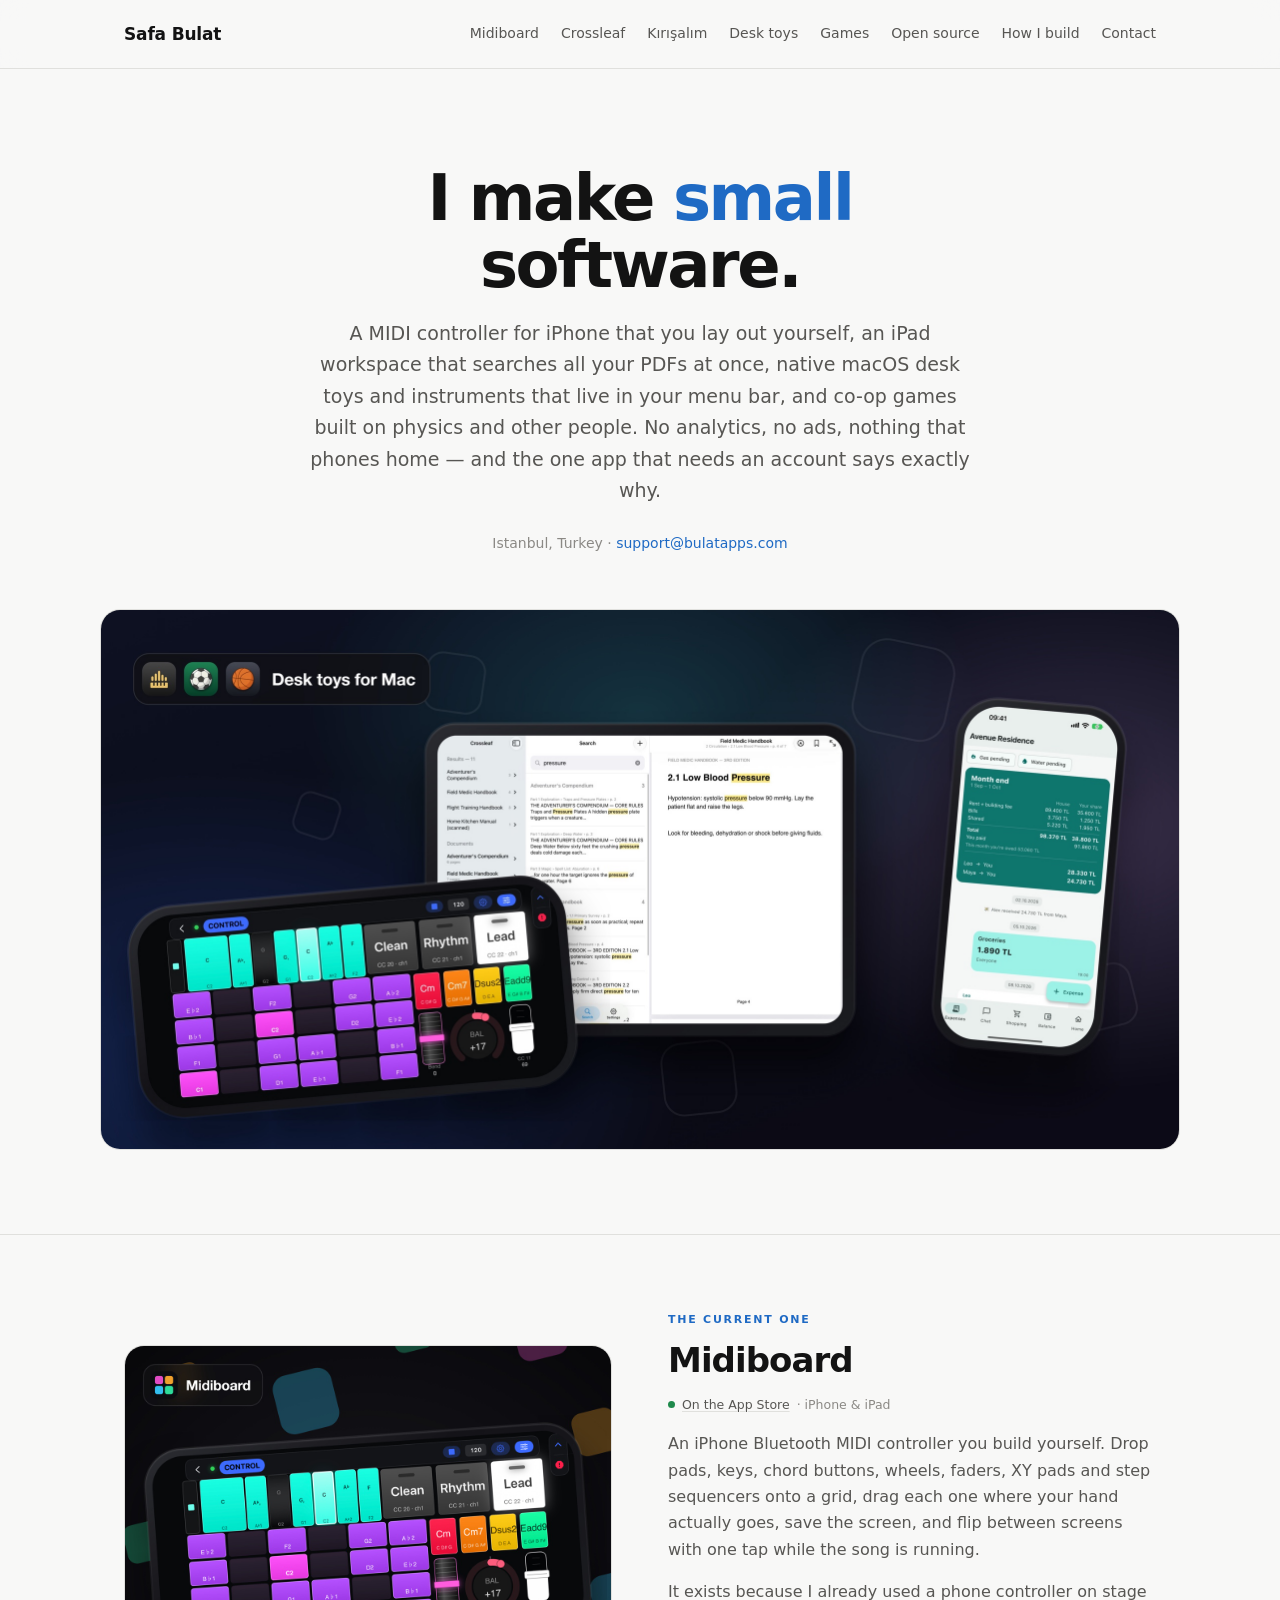
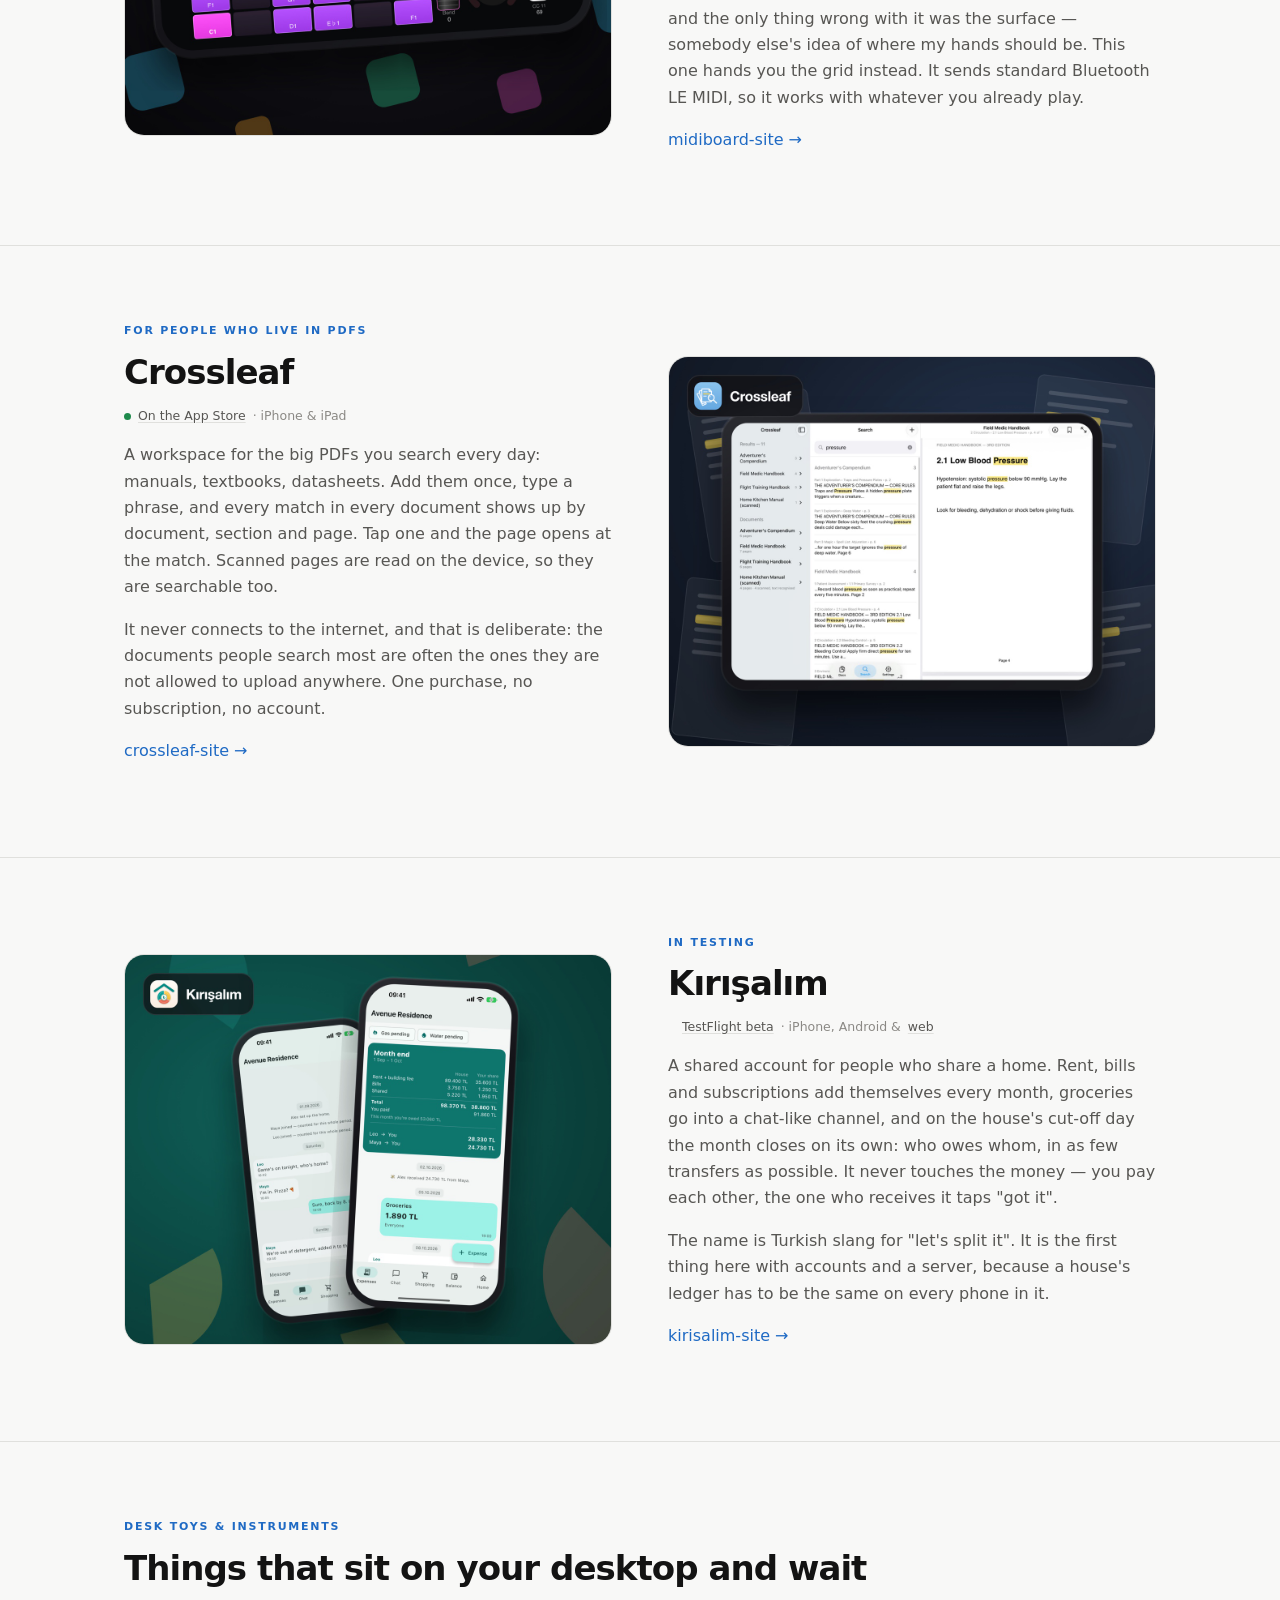
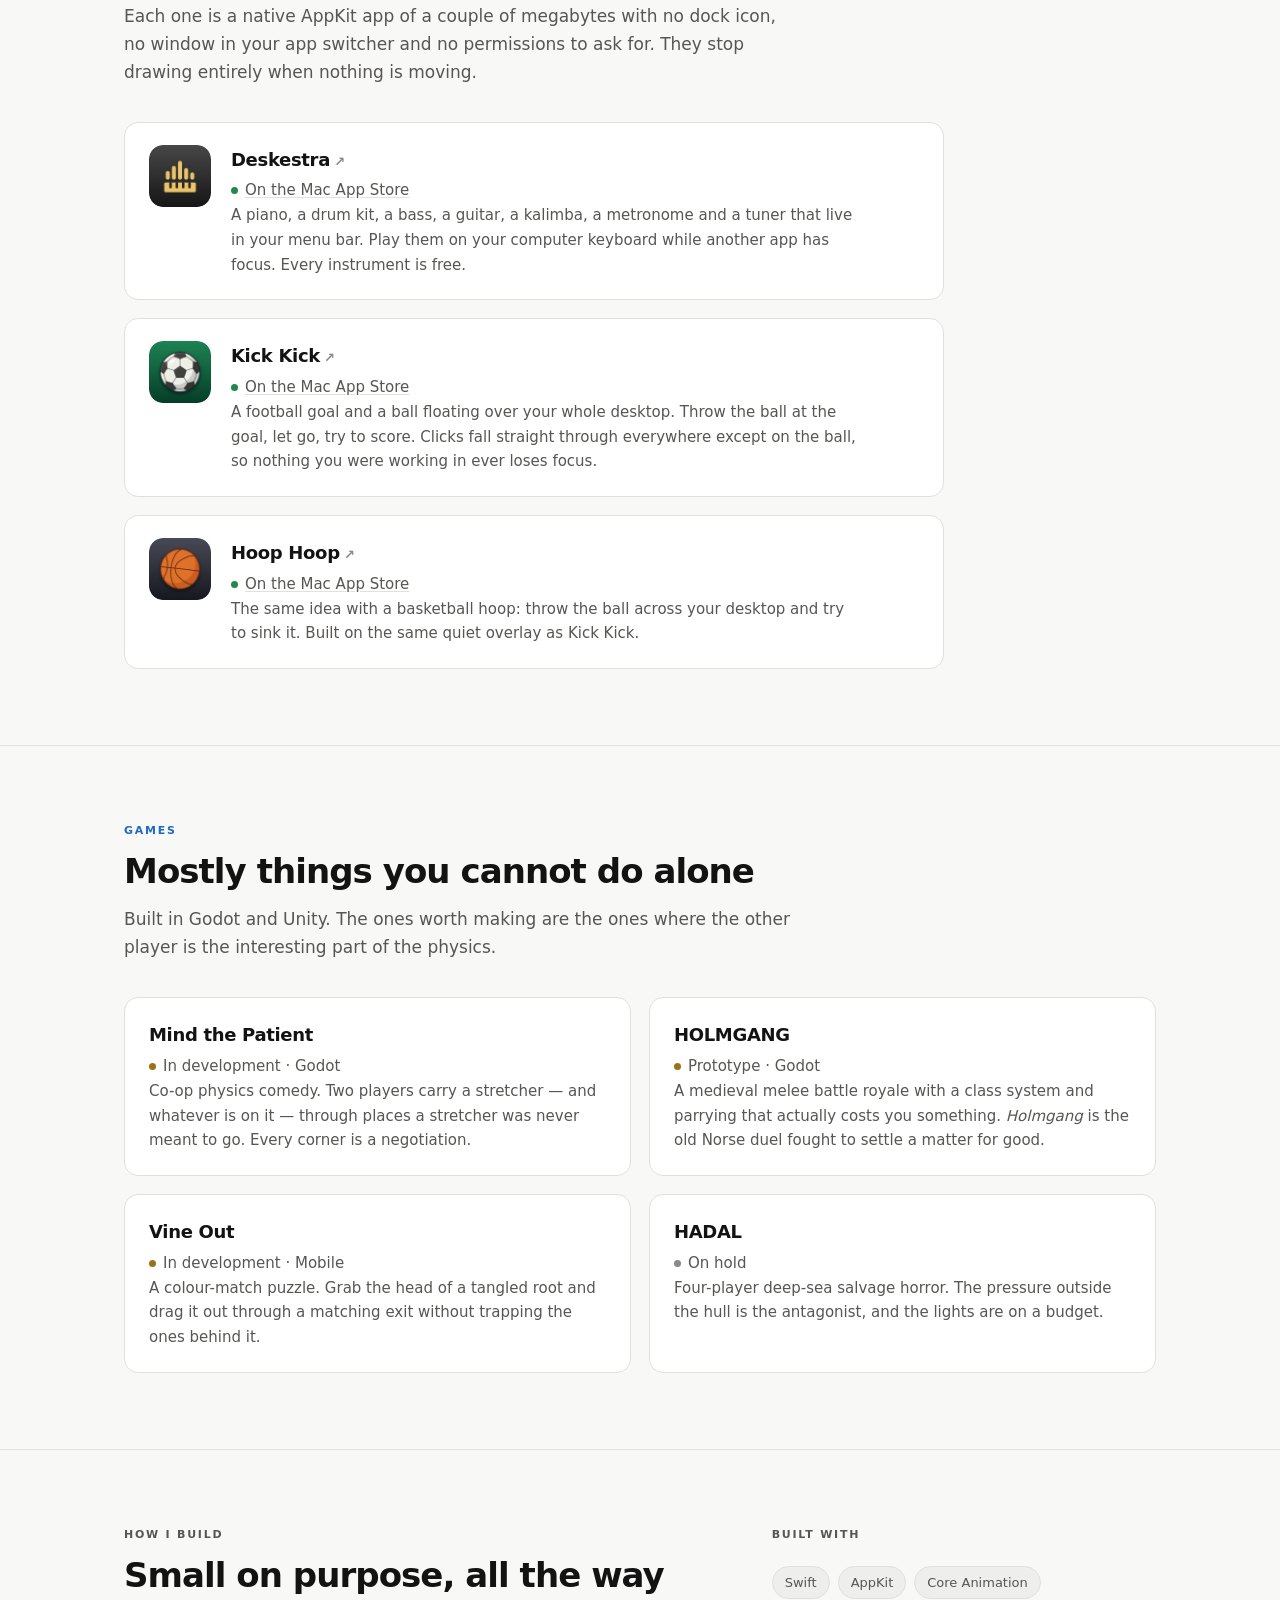
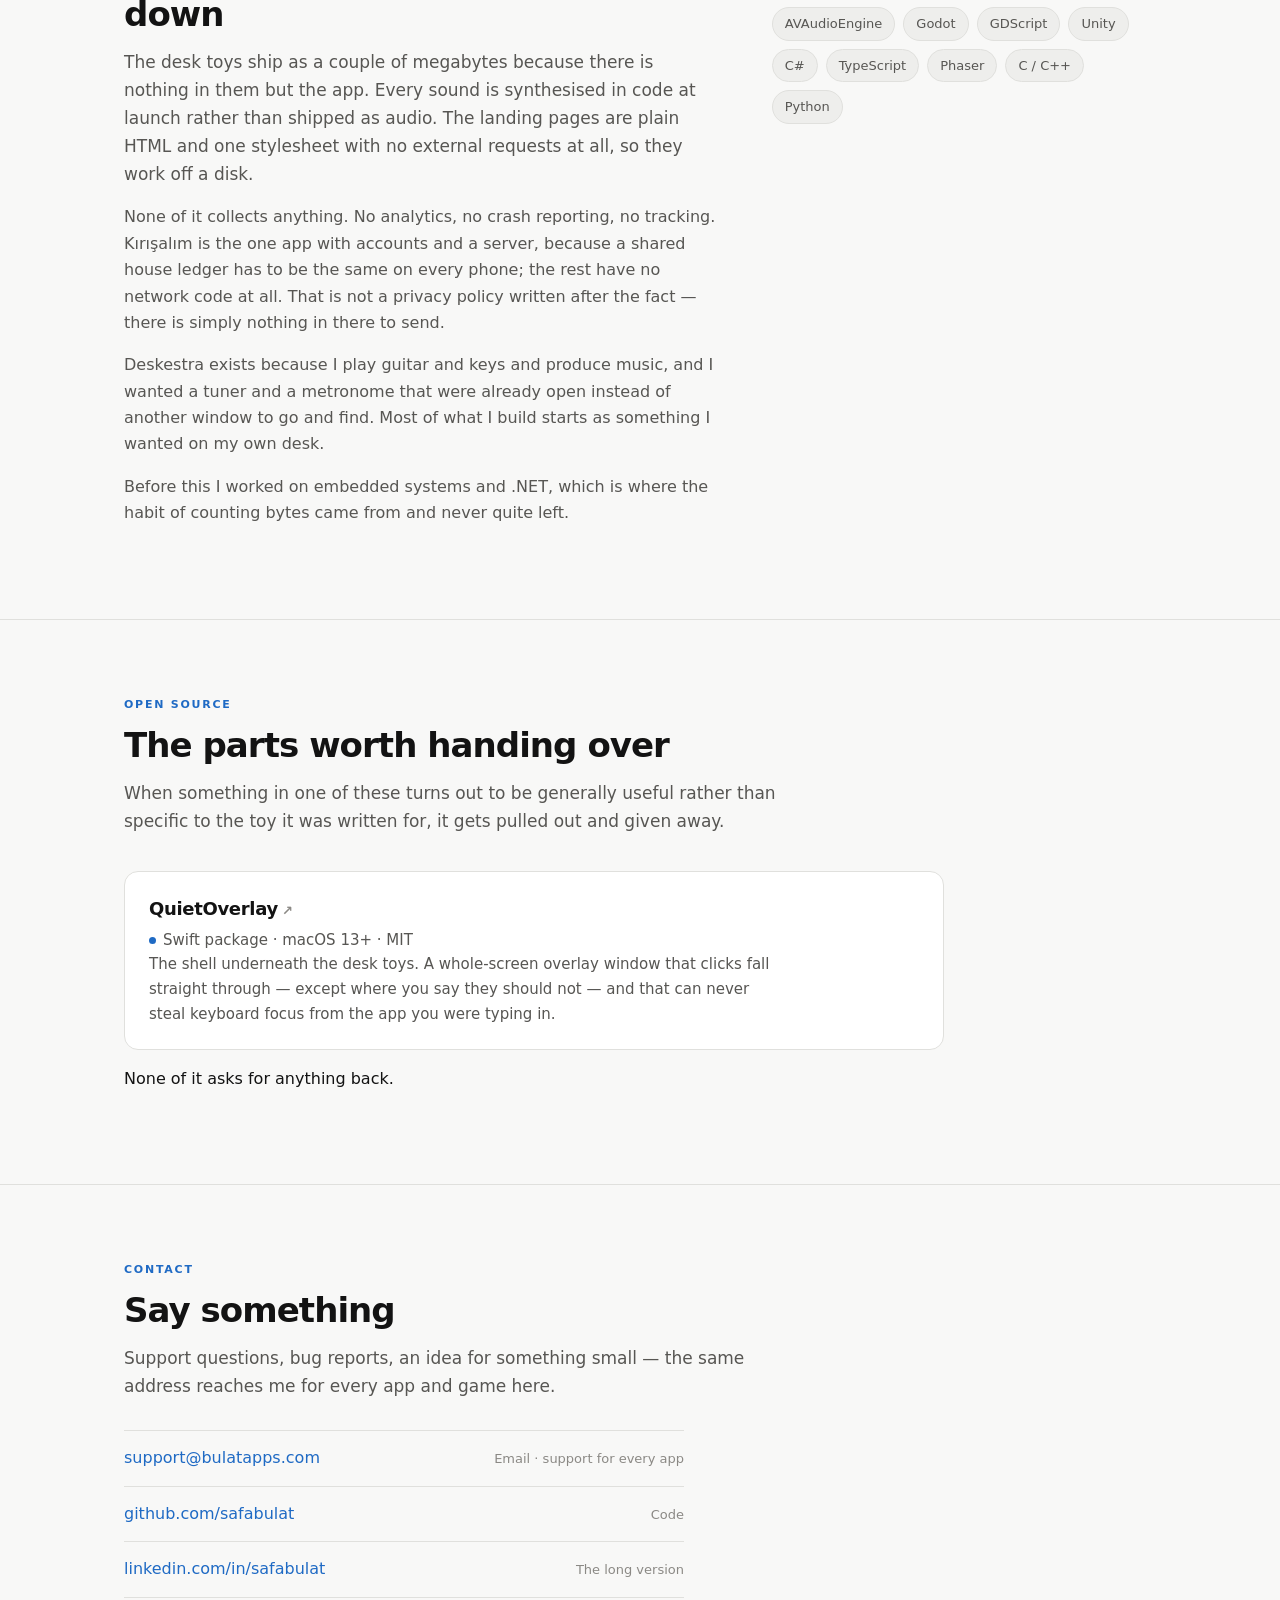
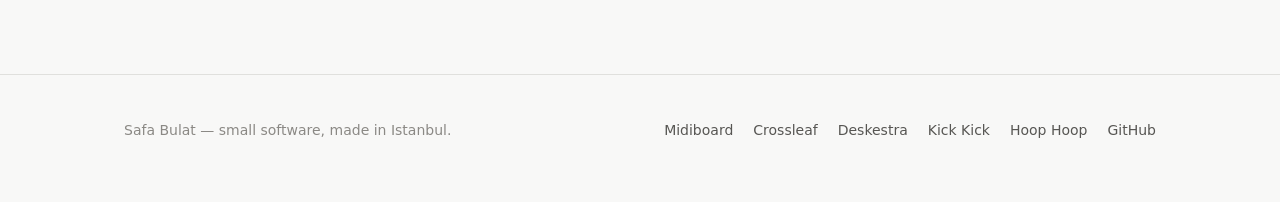
==== commit 10c9a523: "Hub: hero on one ground lit by the logo colours; platform lines consistent (iPhone & iPad, Kırışalım" ====
--- a/index.html
+++ b/index.html
@@ -58,7 +58,7 @@
     <div class="row-text">
     <p class="eyebrow">The current one</p>
     <h2>Midiboard</h2>
-    <p class="tag"><span class="dot live"></span><a href="https://apps.apple.com/app/id6801598625">On the App Store</a> · iPhone</p>
+    <p class="tag"><span class="dot live"></span><a href="https://apps.apple.com/app/id6801598625">On the App Store</a> · iPhone &amp; iPad</p>
     <p>
       An iPhone Bluetooth MIDI controller you build yourself. Drop pads, keys, chord buttons, wheels,
       faders, XY pads and step sequencers onto a grid, drag each one where your hand actually goes,
@@ -80,7 +80,7 @@
     <div class="row-text">
     <p class="eyebrow">For people who live in PDFs</p>
     <h2>Crossleaf</h2>
-    <p class="tag"><span class="dot live"></span><a href="https://apps.apple.com/app/id6819022919?ct=hub">On the App Store</a> · iPad &amp; iPhone</p>
+    <p class="tag"><span class="dot live"></span><a href="https://apps.apple.com/app/id6819022919?ct=hub">On the App Store</a> · iPhone &amp; iPad</p>
     <p>
       A workspace for the big PDFs you search every day: manuals, textbooks, datasheets. Add them once, type a
       phrase, and every match in every document shows up by document, section and page. Tap one and the page
@@ -101,7 +101,7 @@
     <div class="row-text">
     <p class="eyebrow">In testing</p>
     <h2>Kırışalım</h2>
-    <p class="tag"><span class="dot"></span><a href="https://testflight.apple.com/join/q9A7ay5w">TestFlight beta</a> · iPhone &amp; Android · Turkish</p>
+    <p class="tag"><span class="dot"></span><a href="https://testflight.apple.com/join/q9A7ay5w">TestFlight beta</a> · iPhone, Android &amp; <a href="https://web.kirisalim.bulatapps.com/">web</a></p>
     <p>
       A shared account for people who share a home. Rent, bills and subscriptions add themselves every
       month, groceries go into a chat-like channel, and on the house's cut-off day the month closes on
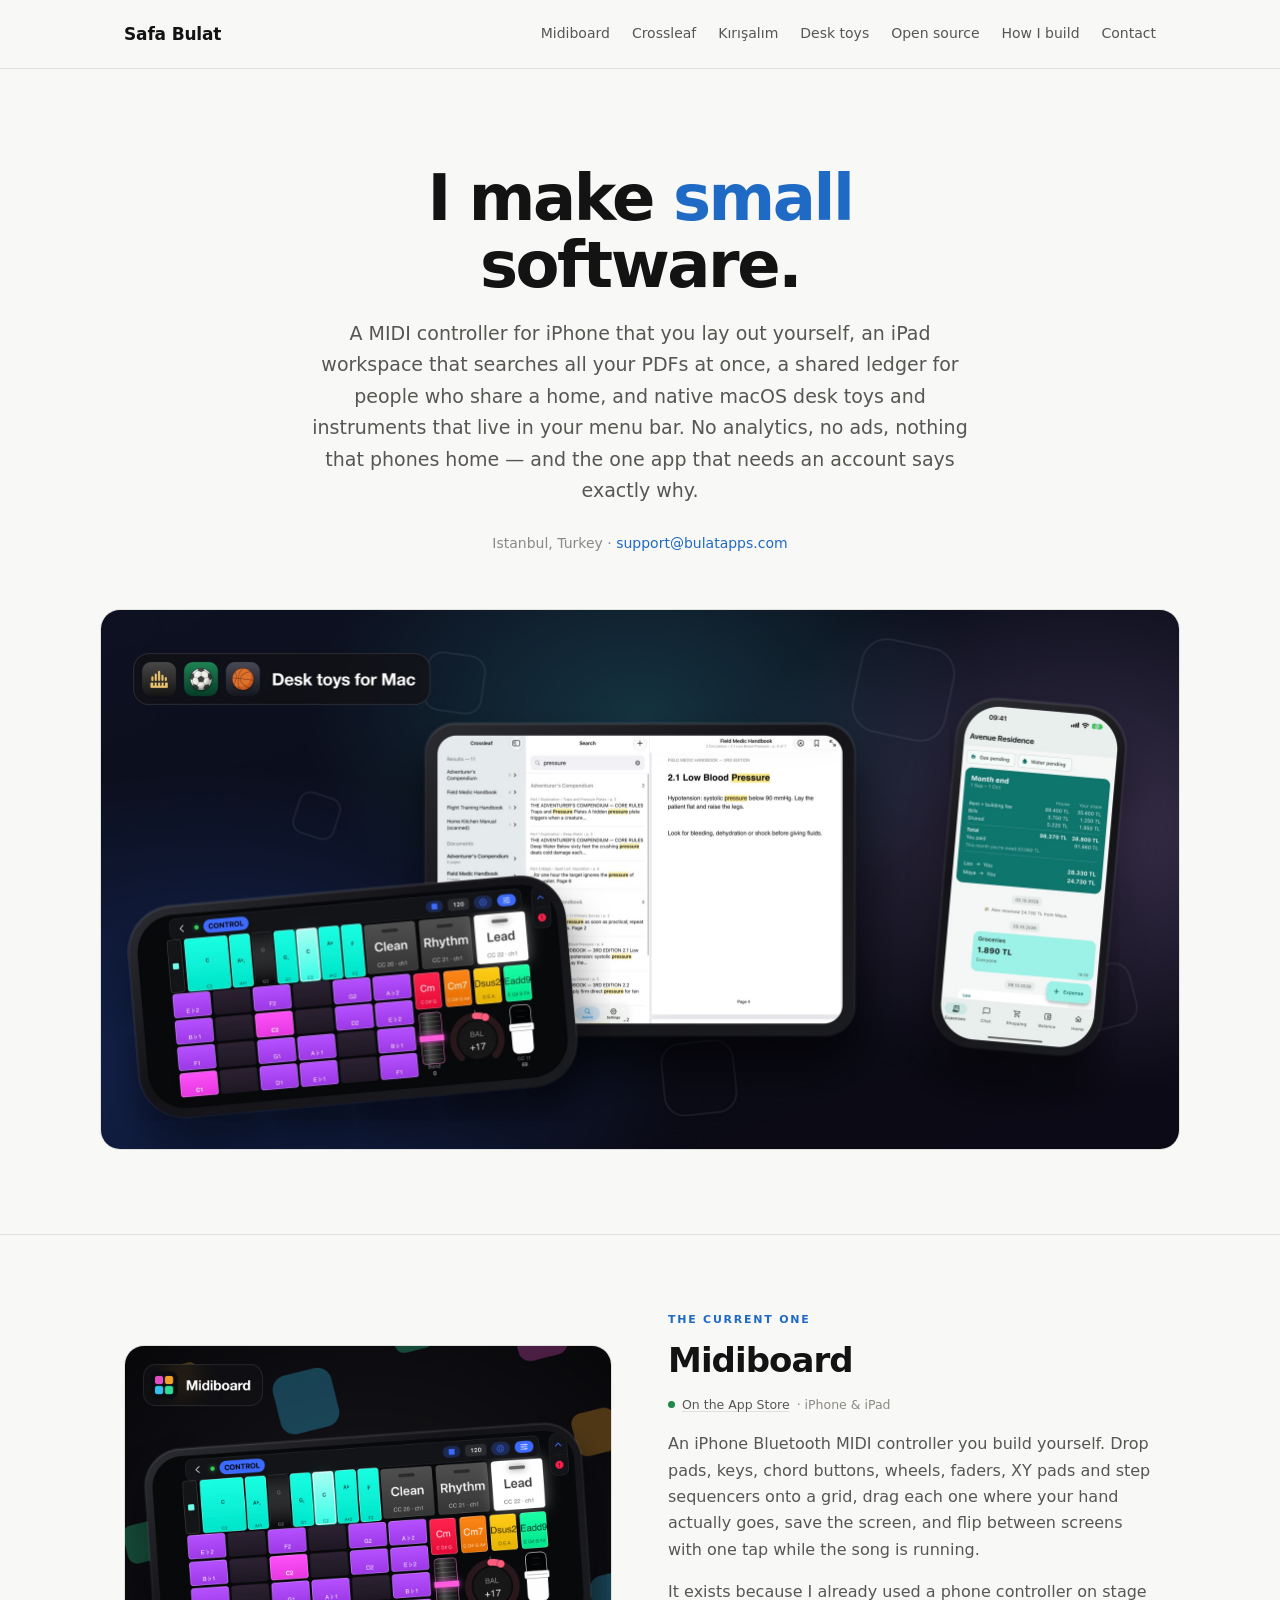
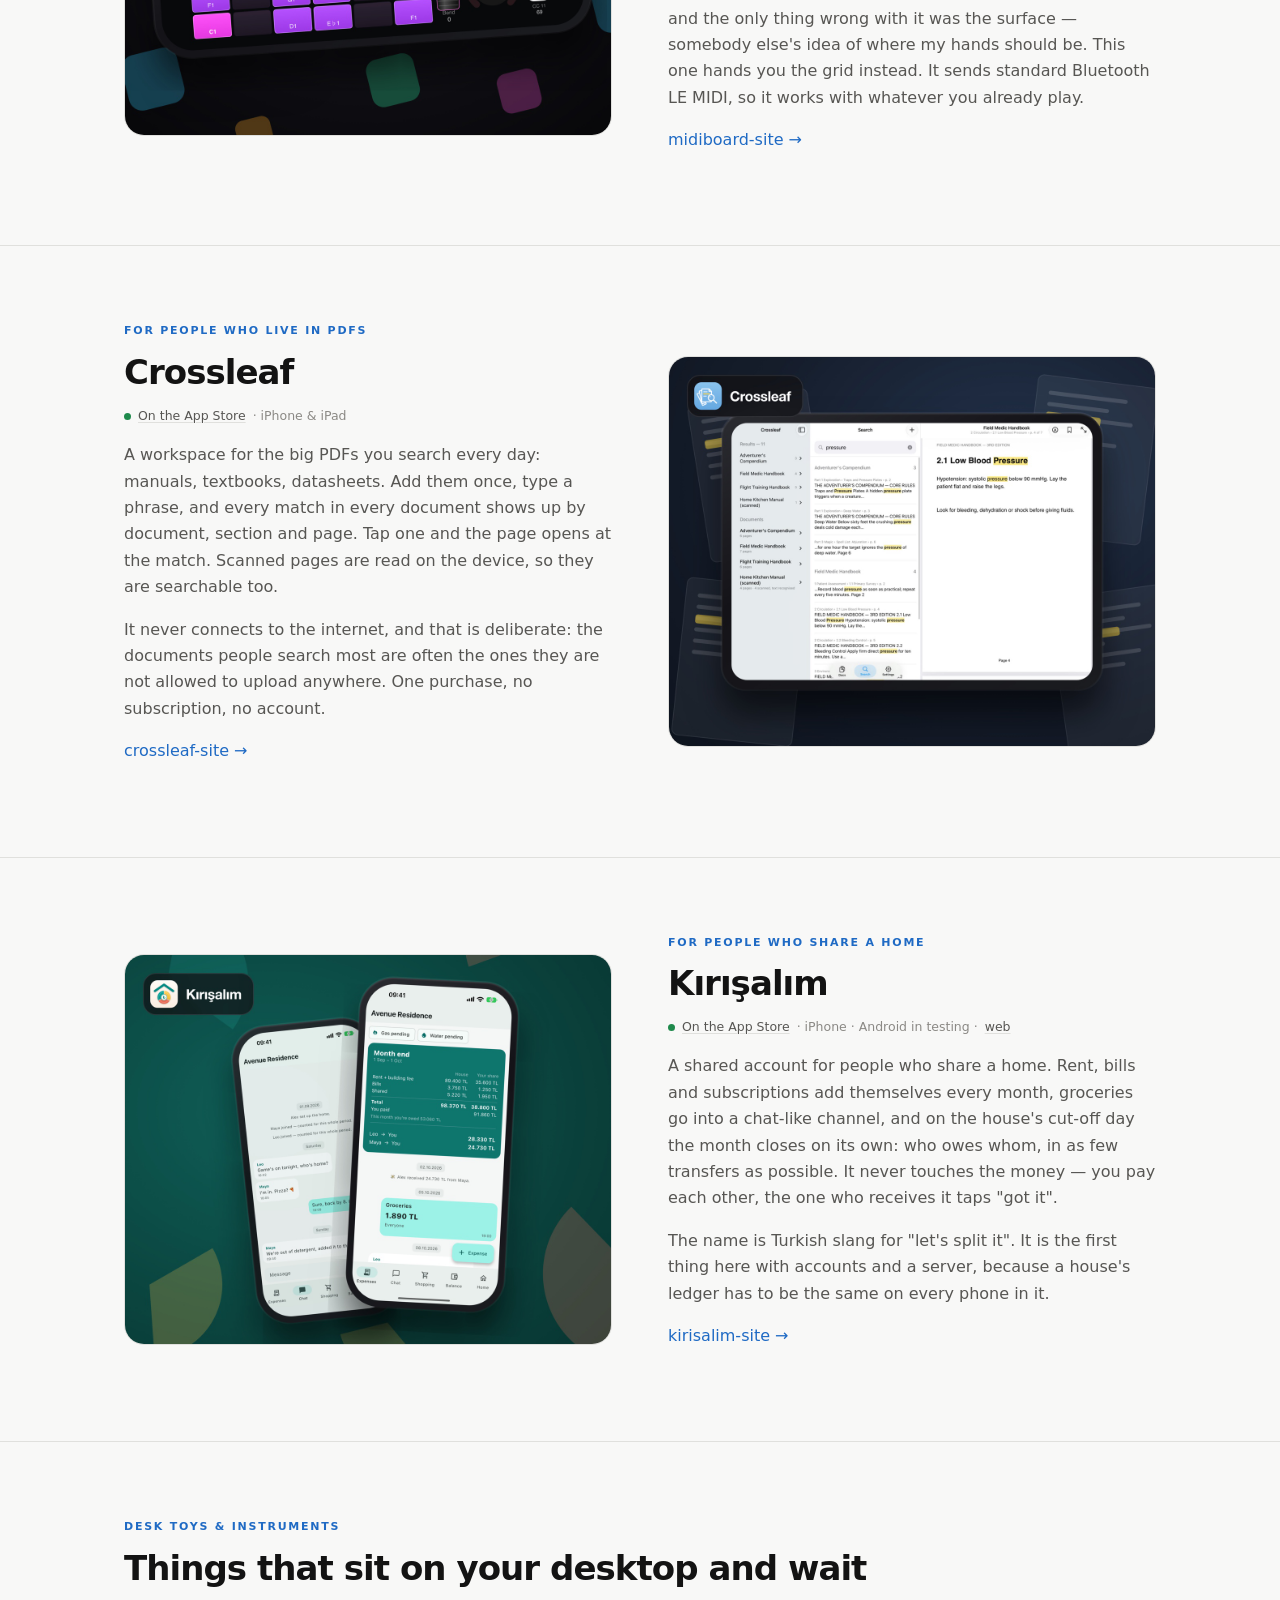
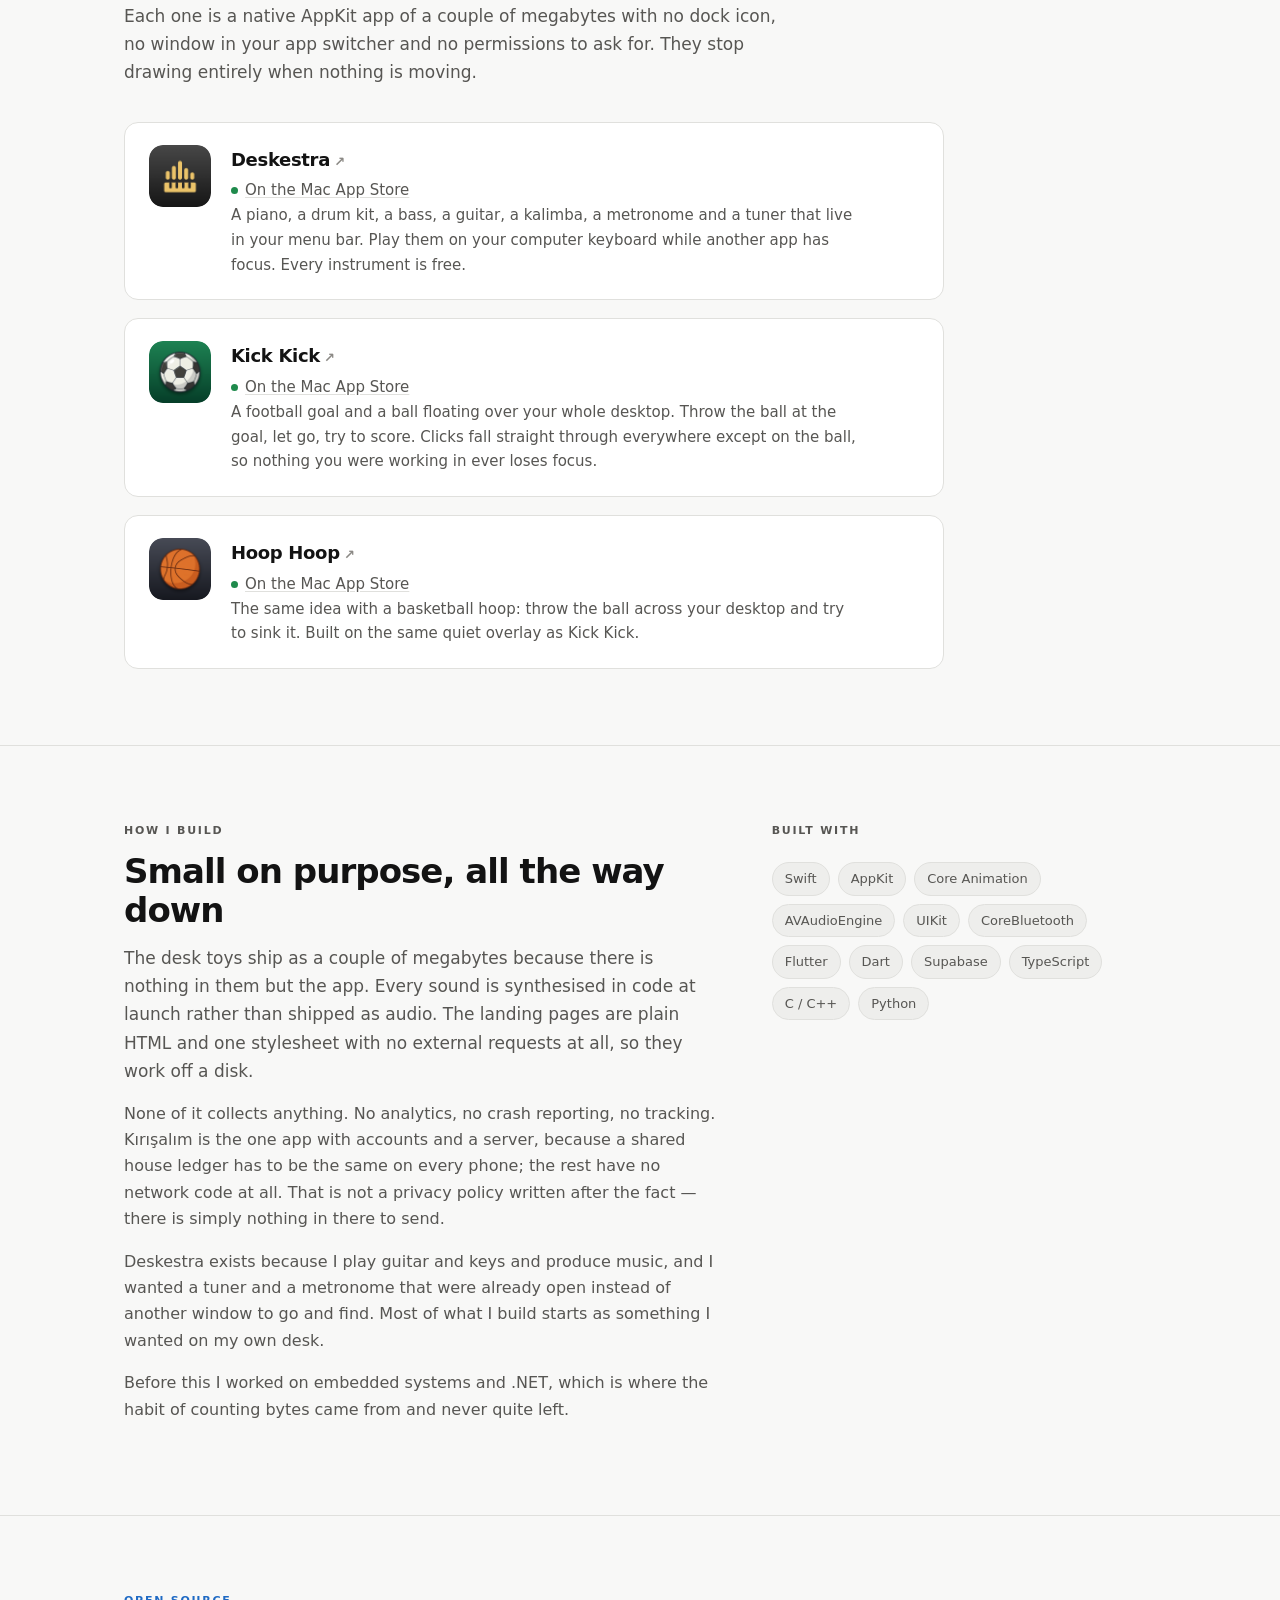
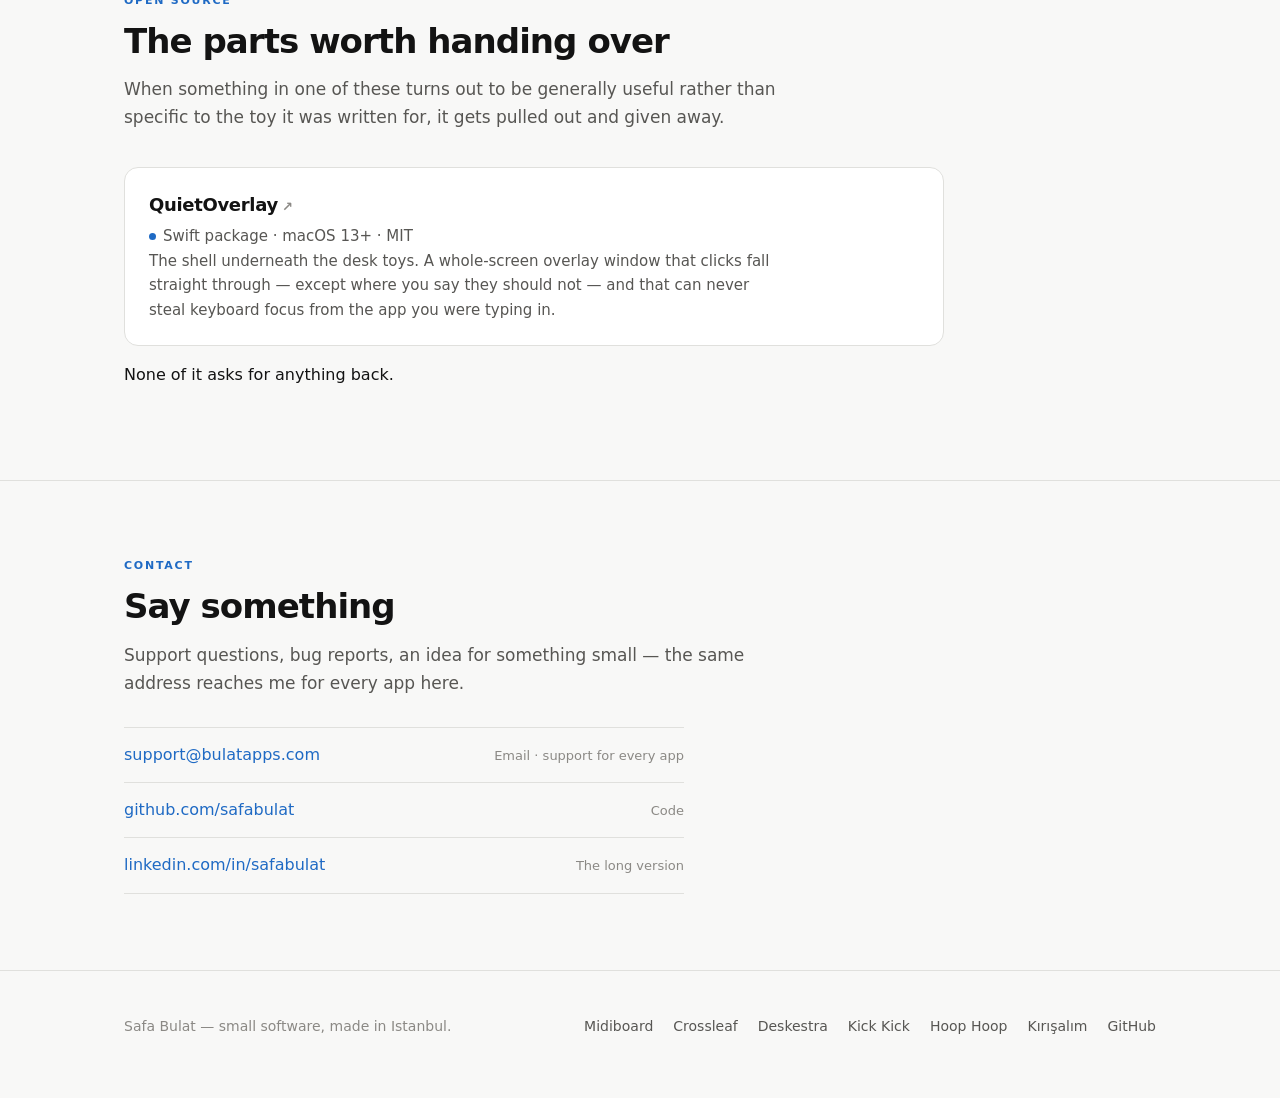
==== commit d3c48b58: "Hub: drop the deleted games, Kırışalım is on the App Store Co-Authored-By: Claude Opus 5.5 <noreply@" ====
--- a/index.html
+++ b/index.html
@@ -5,12 +5,12 @@
 <meta name="viewport" content="width=device-width, initial-scale=1">
 <meta name="darkreader-lock">
 <title>Safa Bulat — Midiboard, Crossleaf, and small Mac software</title>
-<meta name="description" content="Midiboard, an iPhone MIDI controller you lay out yourself. Crossleaf, one search across all your PDFs on iPad and iPhone, fully offline. Plus tiny native macOS desk toys and co-op games.">
+<meta name="description" content="Midiboard, an iPhone MIDI controller you lay out yourself. Crossleaf, one search across all your PDFs on iPad and iPhone, fully offline. Plus and tiny native macOS desk toys and instruments.">
 <link rel="canonical" href="https://bulatapps.com/">
 <meta property="og:type" content="website">
 <meta property="og:url" content="https://bulatapps.com/">
 <meta property="og:title" content="Safa Bulat — Midiboard, Crossleaf, and small Mac software">
-<meta property="og:description" content="An iPhone MIDI controller you build yourself, an iPad workspace that searches all your PDFs at once, tiny native macOS desk toys, and co-op games.">
+<meta property="og:description" content="An iPhone MIDI controller you build yourself, an iPad workspace that searches all your PDFs at once, and tiny native macOS desk toys.">
 <meta property="og:image" content="https://bulatapps.com/img/og.png">
 <meta property="og:image:width" content="1200">
 <meta property="og:image:height" content="630">
@@ -29,7 +29,6 @@
       <a href="#crossleaf">Crossleaf</a>
       <a href="#kirisalim">Kırışalım</a>
       <a href="#desk">Desk toys</a>
-      <a href="#games">Games</a>
       <a href="#open-source">Open source</a>
       <a href="#how">How I build</a>
       <a href="#contact">Contact</a>
@@ -43,8 +42,8 @@
   <h1>I make <em>small</em> software.</h1>
   <p class="lede">
     A MIDI controller for iPhone that you lay out yourself, an iPad workspace that searches all your
-    PDFs at once, native macOS desk toys and instruments that live in your menu bar, and co-op games
-    built on physics and other people. No analytics, no ads, nothing that phones home — and the one app that needs an account says
+    PDFs at once, a shared ledger for people who share a home, and native macOS desk toys and
+    instruments that live in your menu bar. No analytics, no ads, nothing that phones home — and the one app that needs an account says
     exactly why.
   </p>
   <p class="cta-note">Istanbul, Turkey · <a href="mailto:support@bulatapps.com">support@bulatapps.com</a></p>
@@ -99,9 +98,9 @@
   <div class="wrap row">
     <img class="splash" src="img/splash-kirisalim.jpg" width="1200" height="960" loading="lazy" alt="Kırışalım on two phones: the house chat, and the month-end card showing each share and who pays whom.">
     <div class="row-text">
-    <p class="eyebrow">In testing</p>
+    <p class="eyebrow">For people who share a home</p>
     <h2>Kırışalım</h2>
-    <p class="tag"><span class="dot"></span><a href="https://testflight.apple.com/join/q9A7ay5w">TestFlight beta</a> · iPhone, Android &amp; <a href="https://web.kirisalim.bulatapps.com/">web</a></p>
+    <p class="tag"><span class="dot live"></span><a href="https://apps.apple.com/app/id6816543150">On the App Store</a> · iPhone · Android in testing · <a href="https://web.kirisalim.bulatapps.com/">web</a></p>
     <p>
       A shared account for people who share a home. Rent, bills and subscriptions add themselves every
       month, groceries go into a chat-like channel, and on the house's cut-off day the month closes on
@@ -160,52 +159,6 @@
   </div>
 </section>
 
-<section id="games">
-  <div class="wrap">
-    <p class="eyebrow">Games</p>
-    <h2>Mostly things you cannot do alone</h2>
-    <p>
-      Built in Godot and Unity. The ones worth making are the ones where the other player is the
-      interesting part of the physics.
-    </p>
-
-    <ul class="cards plain">
-      <li>
-        <div class="card-body">
-          <h3>Mind the Patient</h3>
-          <p class="tag"><span class="dot wip"></span>In development · Godot</p>
-          <p>Co-op physics comedy. Two players carry a stretcher — and whatever is on it — through places
-             a stretcher was never meant to go. Every corner is a negotiation.</p>
-        </div>
-      </li>
-      <li>
-        <div class="card-body">
-          <h3>HOLMGANG</h3>
-          <p class="tag"><span class="dot wip"></span>Prototype · Godot</p>
-          <p>A medieval melee battle royale with a class system and parrying that actually costs you
-             something. <em>Holmgang</em> is the old Norse duel fought to settle a matter for good.</p>
-        </div>
-      </li>
-      <li>
-        <div class="card-body">
-          <h3>Vine Out</h3>
-          <p class="tag"><span class="dot wip"></span>In development · Mobile</p>
-          <p>A colour-match puzzle. Grab the head of a tangled root and drag it out through a matching
-             exit without trapping the ones behind it.</p>
-        </div>
-      </li>
-      <li>
-        <div class="card-body">
-          <h3>HADAL</h3>
-          <p class="tag"><span class="dot hold"></span>On hold</p>
-          <p>Four-player deep-sea salvage horror. The pressure outside the hull is the antagonist, and the
-             lights are on a budget.</p>
-        </div>
-      </li>
-    </ul>
-  </div>
-</section>
-
 <section id="how">
   <div class="wrap feature">
     <div class="feature-text">
@@ -236,8 +189,8 @@
       <p class="eyebrow">Built with</p>
       <ul class="chips">
         <li>Swift</li><li>AppKit</li><li>Core Animation</li><li>AVAudioEngine</li>
-        <li>Godot</li><li>GDScript</li><li>Unity</li><li>C#</li>
-        <li>TypeScript</li><li>Phaser</li><li>C / C++</li><li>Python</li>
+        <li>UIKit</li><li>CoreBluetooth</li><li>Flutter</li><li>Dart</li>
+        <li>Supabase</li><li>TypeScript</li><li>C / C++</li><li>Python</li>
       </ul>
     </div>
   </div>
@@ -274,7 +227,7 @@
     <h2>Say something</h2>
     <p>
       Support questions, bug reports, an idea for something small — the same address reaches me for every
-      app and game here.
+      app here.
     </p>
     <ul class="links">
       <li><a href="mailto:support@bulatapps.com">support@bulatapps.com</a><span>Email · support for every app</span></li>
@@ -295,6 +248,7 @@
       <a href="https://deskestra.bulatapps.com/">Deskestra</a>
       <a href="https://kickkick.bulatapps.com/">Kick Kick</a>
       <a href="https://hoophoop.bulatapps.com/">Hoop Hoop</a>
+      <a href="https://kirisalim.bulatapps.com/">Kırışalım</a>
       <a href="https://github.com/safabulat">GitHub</a>
     </nav>
   </div>
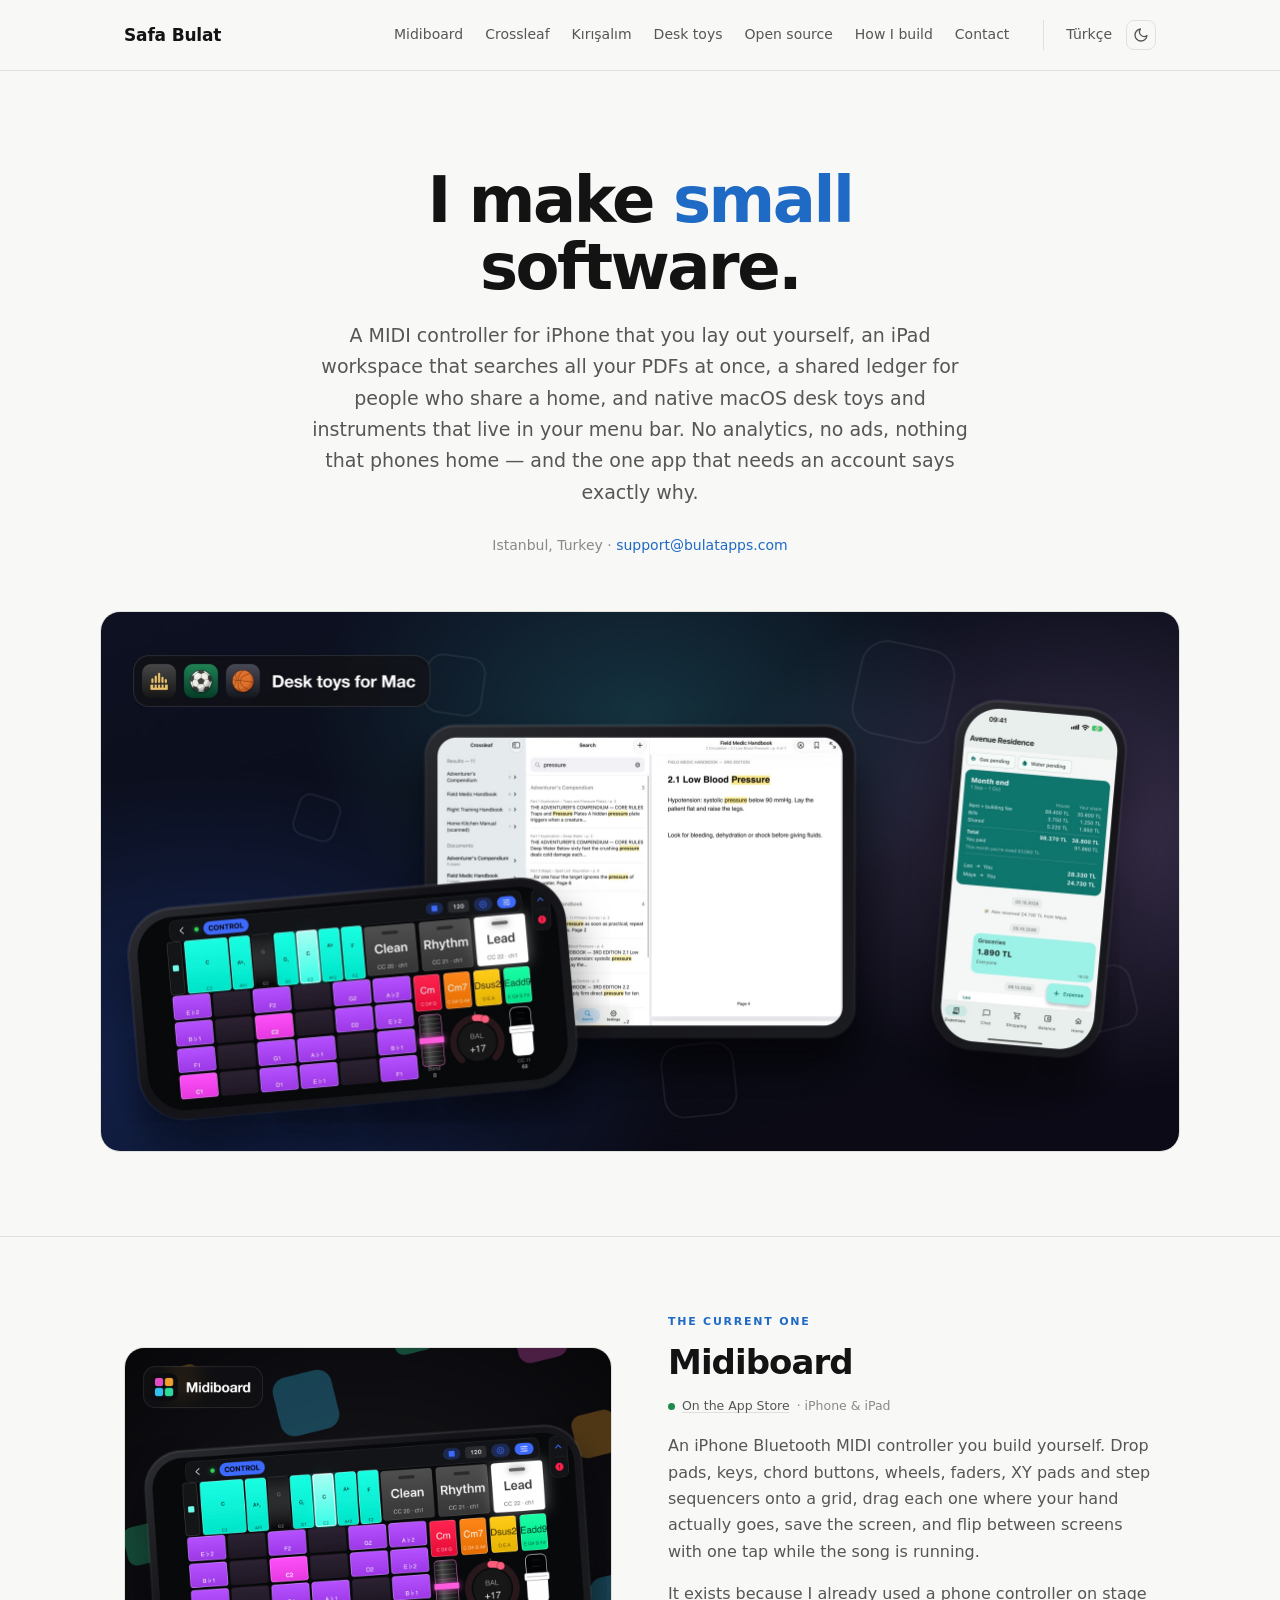
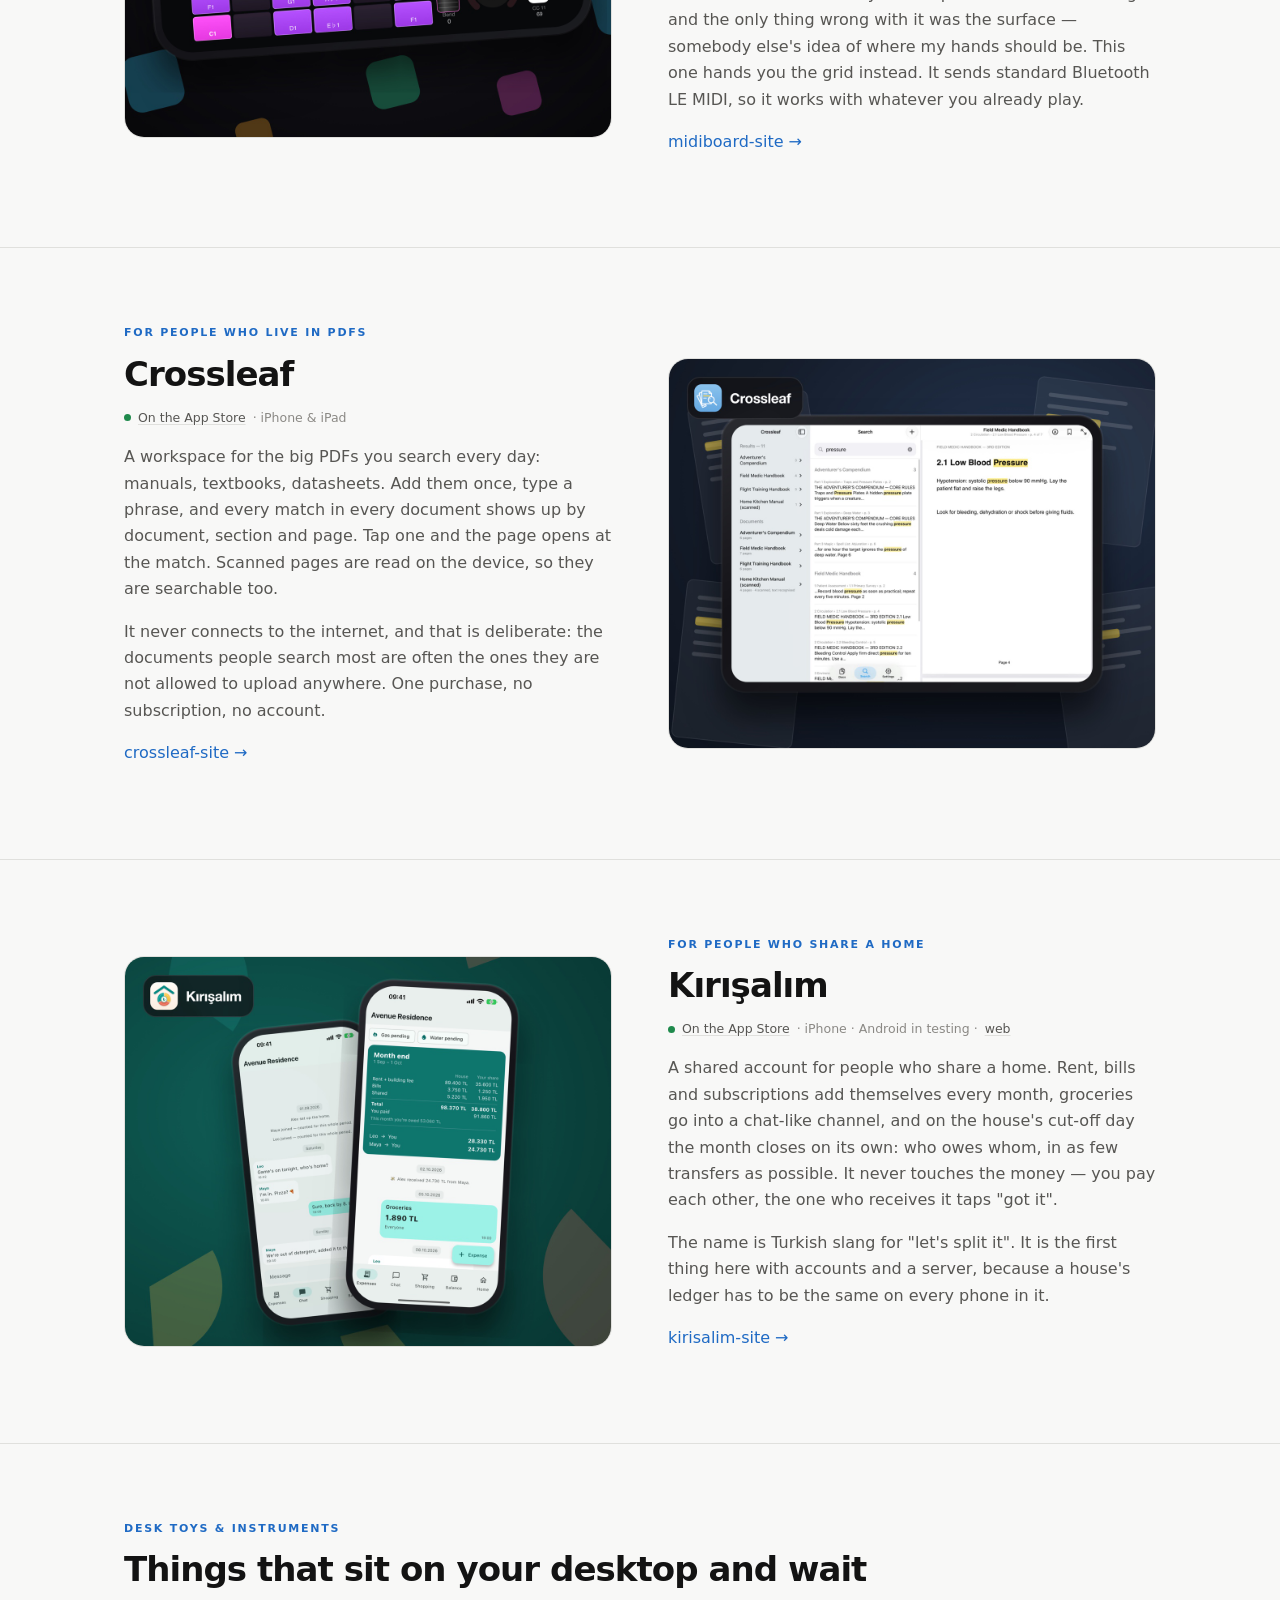
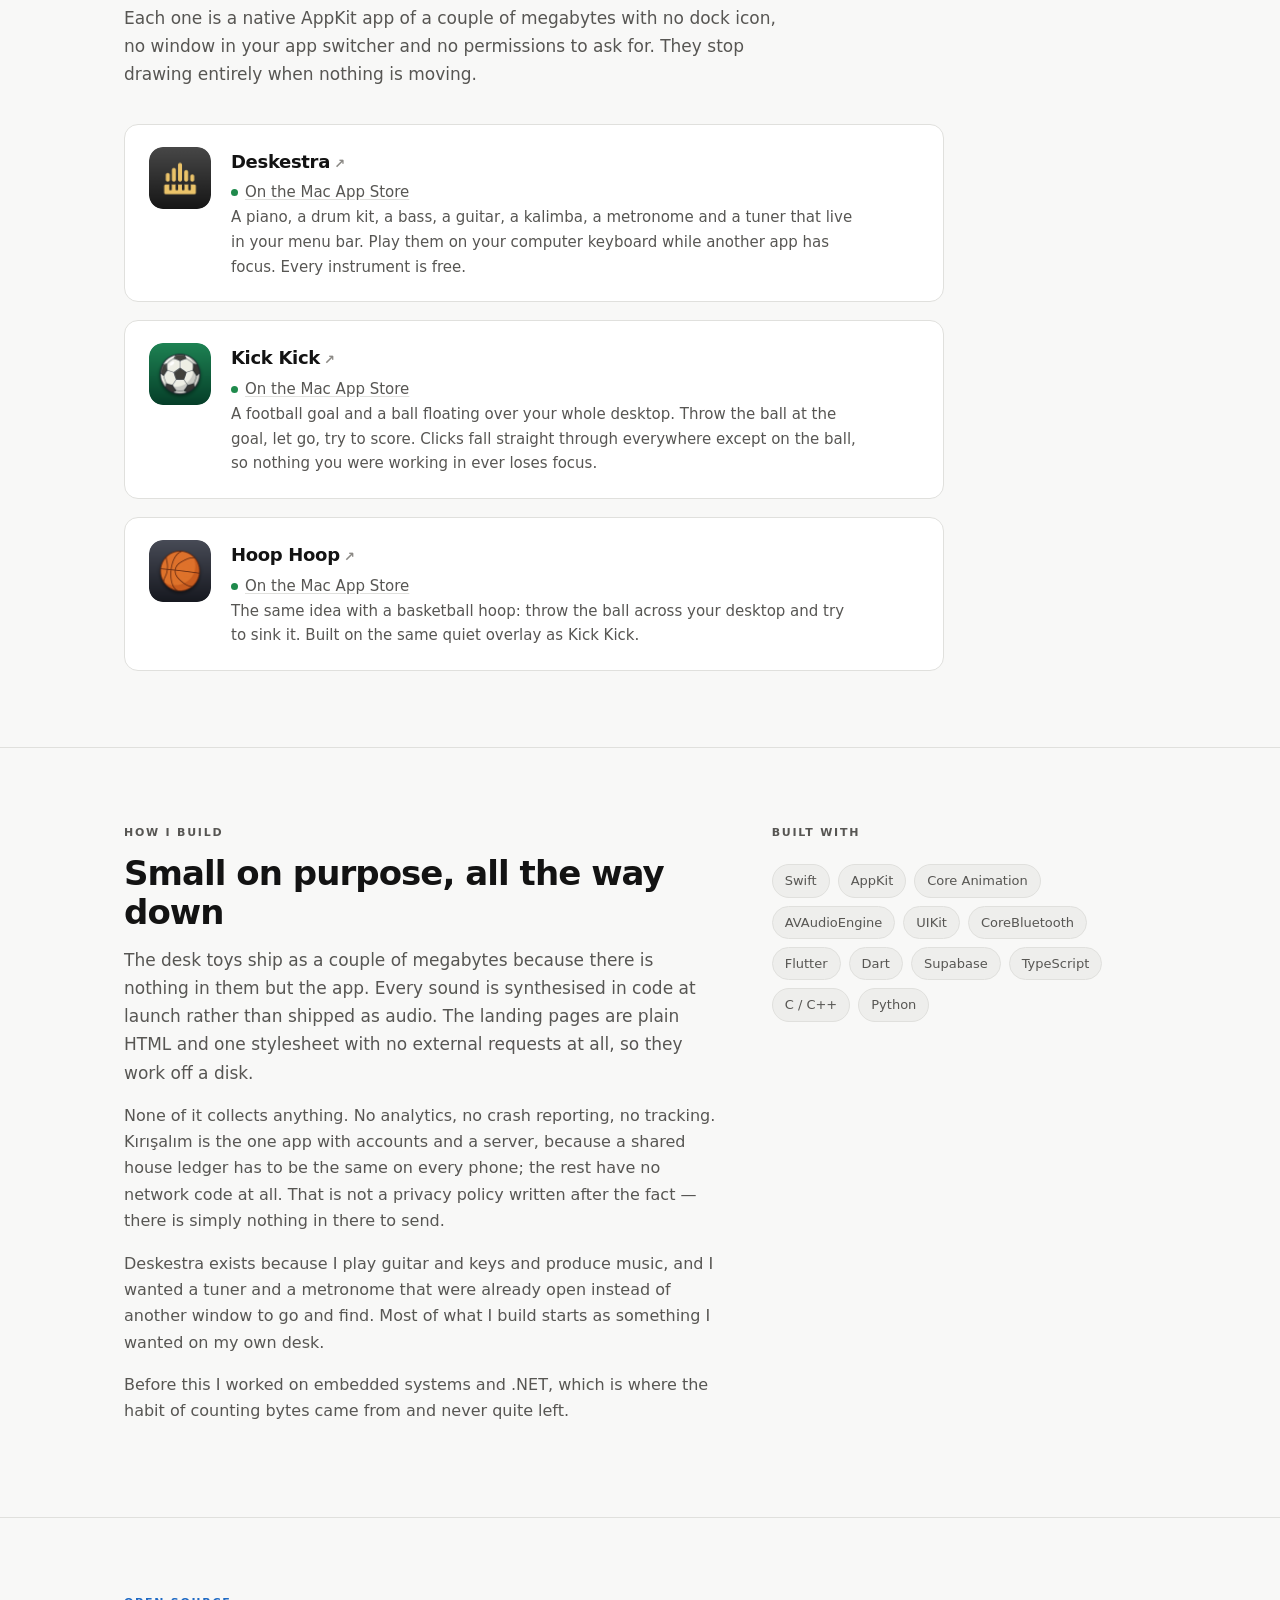
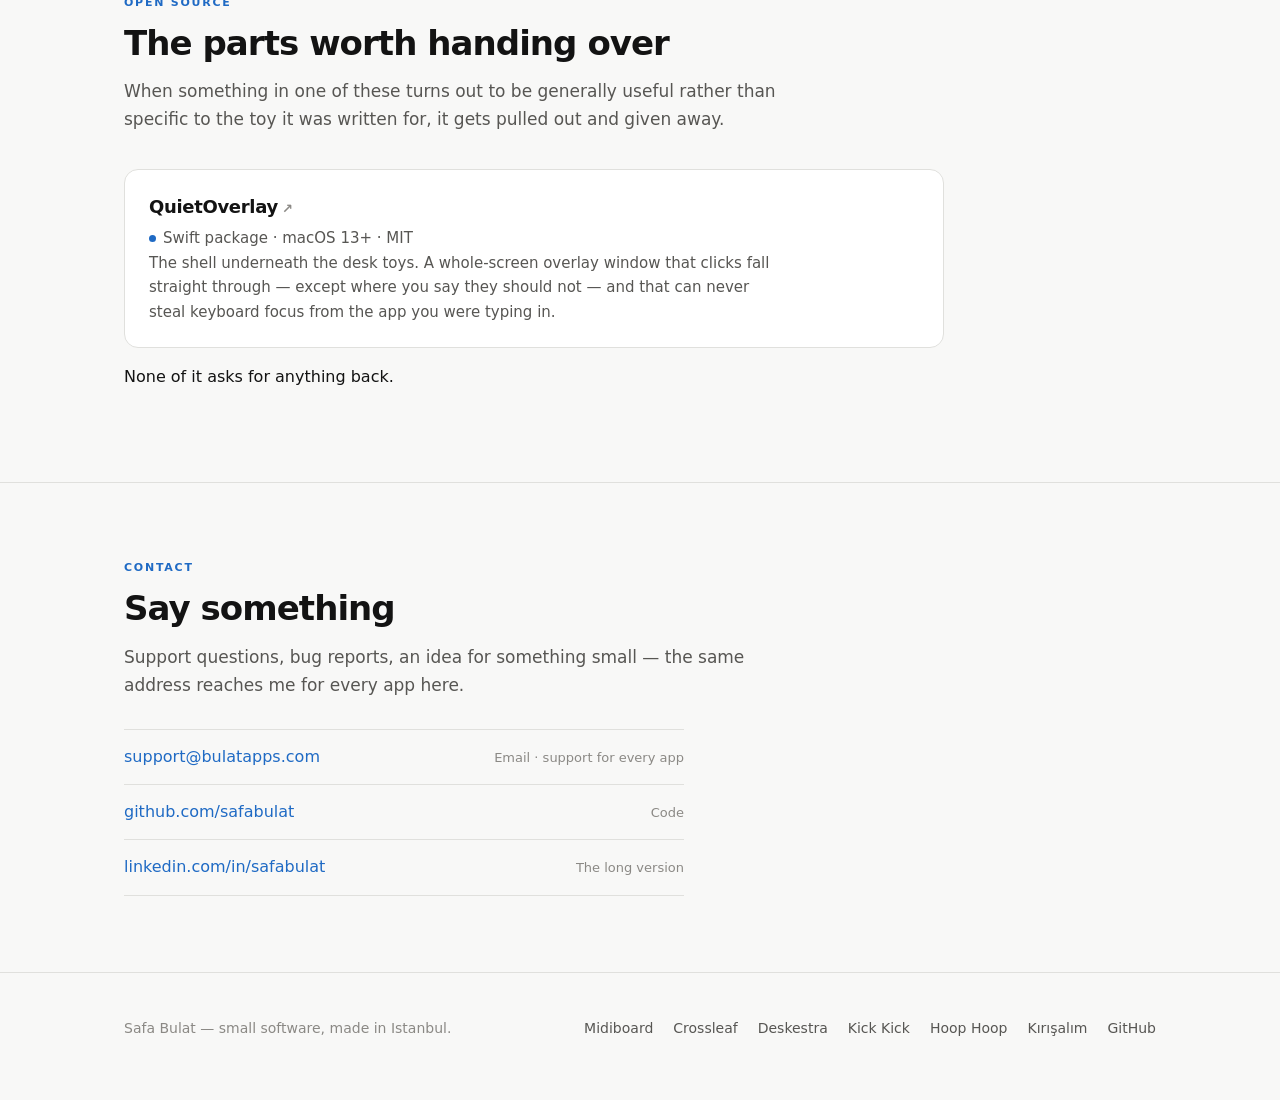
==== commit 5034d2aa: "Hub: Turkish page (/tr/, hreflang, soft EN→TR redirect), language switch, light/dark toggle Co-Autho" ====
--- a/index.html
+++ b/index.html
@@ -4,9 +4,14 @@
 <meta charset="utf-8">
 <meta name="viewport" content="width=device-width, initial-scale=1">
 <meta name="darkreader-lock">
+<script>try{var t=localStorage.getItem('theme');if(t)document.documentElement.dataset.theme=t}catch(e){}</script>
 <title>Safa Bulat — Midiboard, Crossleaf, and small Mac software</title>
-<meta name="description" content="Midiboard, an iPhone MIDI controller you lay out yourself. Crossleaf, one search across all your PDFs on iPad and iPhone, fully offline. Plus and tiny native macOS desk toys and instruments.">
+<meta name="description" content="Midiboard, a MIDI controller for iPhone and iPad you lay out yourself; Crossleaf, one offline search across all your PDFs; a bill splitter for roommates.">
 <link rel="canonical" href="https://bulatapps.com/">
+<link rel="alternate" hreflang="en" href="https://bulatapps.com/">
+<link rel="alternate" hreflang="tr" href="https://bulatapps.com/tr/">
+<link rel="alternate" hreflang="x-default" href="https://bulatapps.com/">
+<script>try{if(!localStorage.getItem('lang')&&/^tr\b/i.test((navigator.languages&&navigator.languages[0])||navigator.language||'')&&document.referrer.indexOf('bulatapps.com')<0)location.replace('/tr/'+location.hash)}catch(e){}</script>
 <meta property="og:type" content="website">
 <meta property="og:url" content="https://bulatapps.com/">
 <meta property="og:title" content="Safa Bulat — Midiboard, Crossleaf, and small Mac software">
@@ -18,6 +23,7 @@
 <link rel="icon" type="image/svg+xml" href="favicon.svg">
 <link rel="apple-touch-icon" href="img/touch-icon.png">
 <link rel="stylesheet" href="style.css">
+<script type="application/ld+json">{"@context": "https://schema.org", "@graph": [{"@type": "Organization", "@id": "https://bulatapps.com/#org", "name": "bulatapps", "url": "https://bulatapps.com/", "logo": "https://bulatapps.com/favicon.svg", "email": "support@bulatapps.com", "founder": {"@id": "https://bulatapps.com/#safa"}}, {"@type": "Person", "@id": "https://bulatapps.com/#safa", "name": "Safa Bulat", "url": "https://bulatapps.com/", "sameAs": ["https://github.com/safabulat"]}, {"@type": "ItemList", "name": "Apps", "itemListElement": [{"@type": "ListItem", "position": 1, "name": "Midiboard", "url": "https://midiboard.bulatapps.com/"}, {"@type": "ListItem", "position": 2, "name": "Crossleaf", "url": "https://crossleaf.bulatapps.com/"}, {"@type": "ListItem", "position": 3, "name": "Kırışalım", "url": "https://kirisalim.bulatapps.com/"}, {"@type": "ListItem", "position": 4, "name": "Deskestra", "url": "https://deskestra.bulatapps.com/"}, {"@type": "ListItem", "position": 5, "name": "Kick Kick", "url": "https://kickkick.bulatapps.com/"}, {"@type": "ListItem", "position": 6, "name": "Hoop Hoop", "url": "https://hoophoop.bulatapps.com/"}]}]}</script>
 </head>
 <body>
 
@@ -33,6 +39,13 @@
       <a href="#how">How I build</a>
       <a href="#contact">Contact</a>
     </nav>
+    <div class="tools">
+      <a class="lang" href="/tr/" hreflang="tr" lang="tr" data-lang="tr">Türkçe</a>
+      <button class="theme-btn" type="button" aria-label="Switch light / dark" title="Switch light / dark">
+        <svg class="sun" viewBox="0 0 24 24" fill="none" stroke="currentColor" stroke-width="2" stroke-linecap="round"><circle cx="12" cy="12" r="4"/><path d="M12 2v2M12 20v2M4.9 4.9l1.4 1.4M17.7 17.7l1.4 1.4M2 12h2M20 12h2M4.9 19.1l1.4-1.4M17.7 6.3l1.4-1.4"/></svg>
+        <svg class="moon" viewBox="0 0 24 24" fill="none" stroke="currentColor" stroke-width="2" stroke-linecap="round" stroke-linejoin="round"><path d="M21 12.8A9 9 0 1 1 11.2 3a7 7 0 0 0 9.8 9.8z"/></svg>
+      </button>
+    </div>
   </div>
 </header>
 
@@ -254,5 +267,9 @@
   </div>
 </footer>
 
+<script>
+document.querySelectorAll('[data-lang]').forEach(function(a){a.addEventListener('click',function(){try{localStorage.setItem('lang',a.dataset.lang)}catch(e){}})});
+document.querySelector('.theme-btn').addEventListener('click',function(){var r=document.documentElement,cur=r.dataset.theme||(matchMedia('(prefers-color-scheme: light)').matches?'light':'dark'),n=cur==='light'?'dark':'light';r.dataset.theme=n;try{localStorage.setItem('theme',n)}catch(e){}});
+</script>
 </body>
 </html>
--- a/style.css
+++ b/style.css
@@ -21,8 +21,23 @@
     --page:       1080px;
 }
 
+/* Light palette: follows the system unless the visitor picked one with the header toggle
+   (data-theme on <html>, set before first paint by the inline script in <head>). */
+:root[data-theme="light"] {
+    --accent:     #1f6ac4;
+    --bg:         #f8f8f7;
+    --bg-raise:   #ffffff;
+    --bg-sink:    #eeeeec;
+    --line:       #e0e0dd;
+    --ink:        #131313;
+    --ink-soft:   #575653;
+    --live:       #1f8a4c;
+    --ink-faint:  #8b8985;
+    --wip:        #9a7317;
+    --hold:       #8b8985;
+}
 @media (prefers-color-scheme: light) {
-    :root {
+    :root:not([data-theme="dark"]) {
         --accent:     #1f6ac4;
         --bg:         #f8f8f7;
         --bg-raise:   #ffffff;
@@ -68,6 +83,22 @@
 header nav { margin-left: auto; display: flex; gap: 22px; font-size: 14px; }
 header nav a { color: var(--ink-soft); }
 header nav a:hover { color: var(--ink); text-decoration: none; }
+/* Language + theme: their own group after a hairline, and still shown on phones where the nav hides. */
+.tools { display: flex; align-items: center; gap: 14px; margin-left: 22px; padding-left: 22px;
+         border-left: 1px solid var(--line); font-size: 14px; }
+.tools a { color: var(--ink-soft); }
+.tools a:hover { color: var(--ink); text-decoration: none; }
+.theme-btn { display: grid; place-items: center; width: 30px; height: 30px; padding: 0; border: 1px solid var(--line);
+             border-radius: 8px; background: none; color: var(--ink-soft); cursor: pointer; }
+.theme-btn:hover { color: var(--ink); }
+.theme-btn svg { width: 16px; height: 16px; }
+.theme-btn .moon { display: none; }
+:root[data-theme="light"] .theme-btn .sun { display: none; }
+:root[data-theme="light"] .theme-btn .moon { display: block; }
+@media (prefers-color-scheme: light) {
+    :root:not([data-theme="dark"]) .theme-btn .sun { display: none; }
+    :root:not([data-theme="dark"]) .theme-btn .moon { display: block; }
+}
 
 /* ── hero ───────────────────────────────────────────────────────────────── */
 .hero { padding: 96px 0 84px; text-align: center; }
@@ -165,6 +196,7 @@
     section { padding: 56px 0; }
     .hero { padding: 62px 0 54px; }
     header nav { display: none; }
+    .tools { margin-left: auto; padding-left: 0; border-left: 0; }
     .cards > li { padding: 20px; gap: 16px; }
     .icon { width: 50px; height: 50px; border-radius: 12px; }
     .links span { margin-left: 0; width: 100%; }
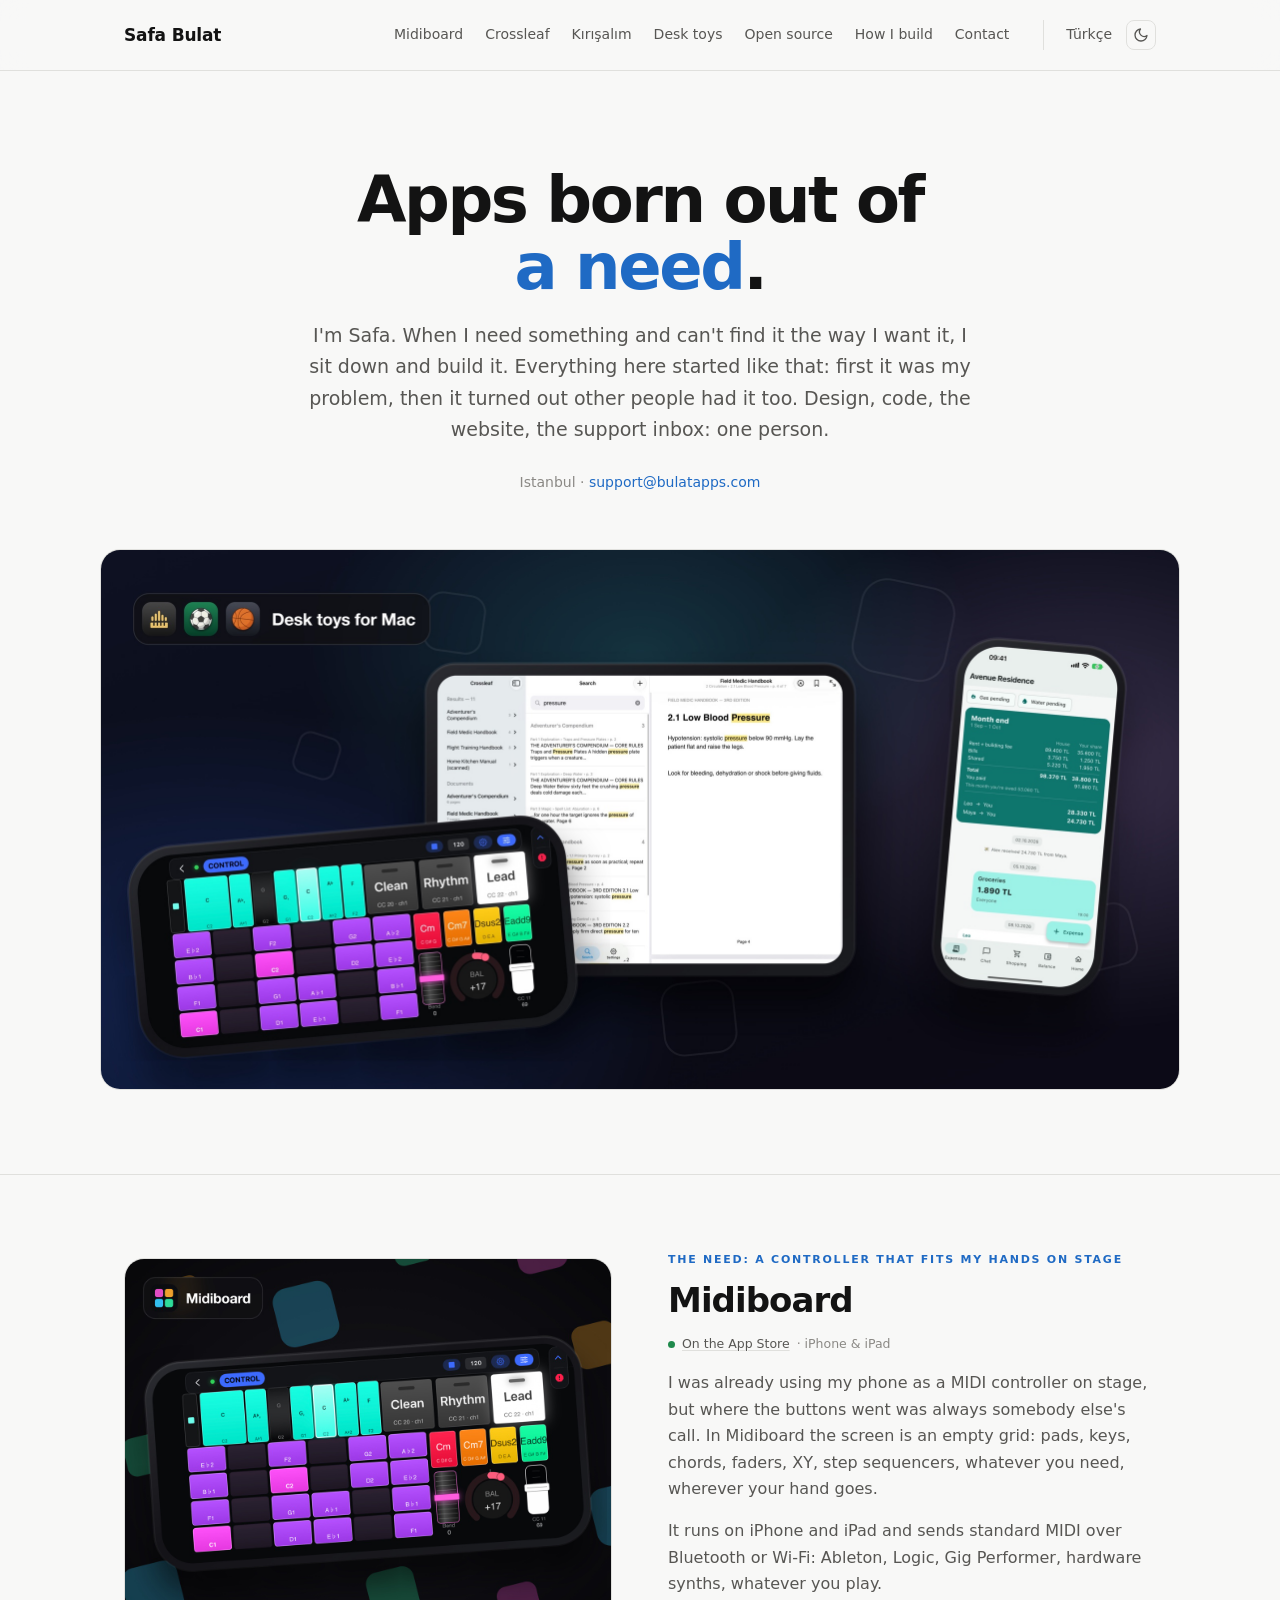
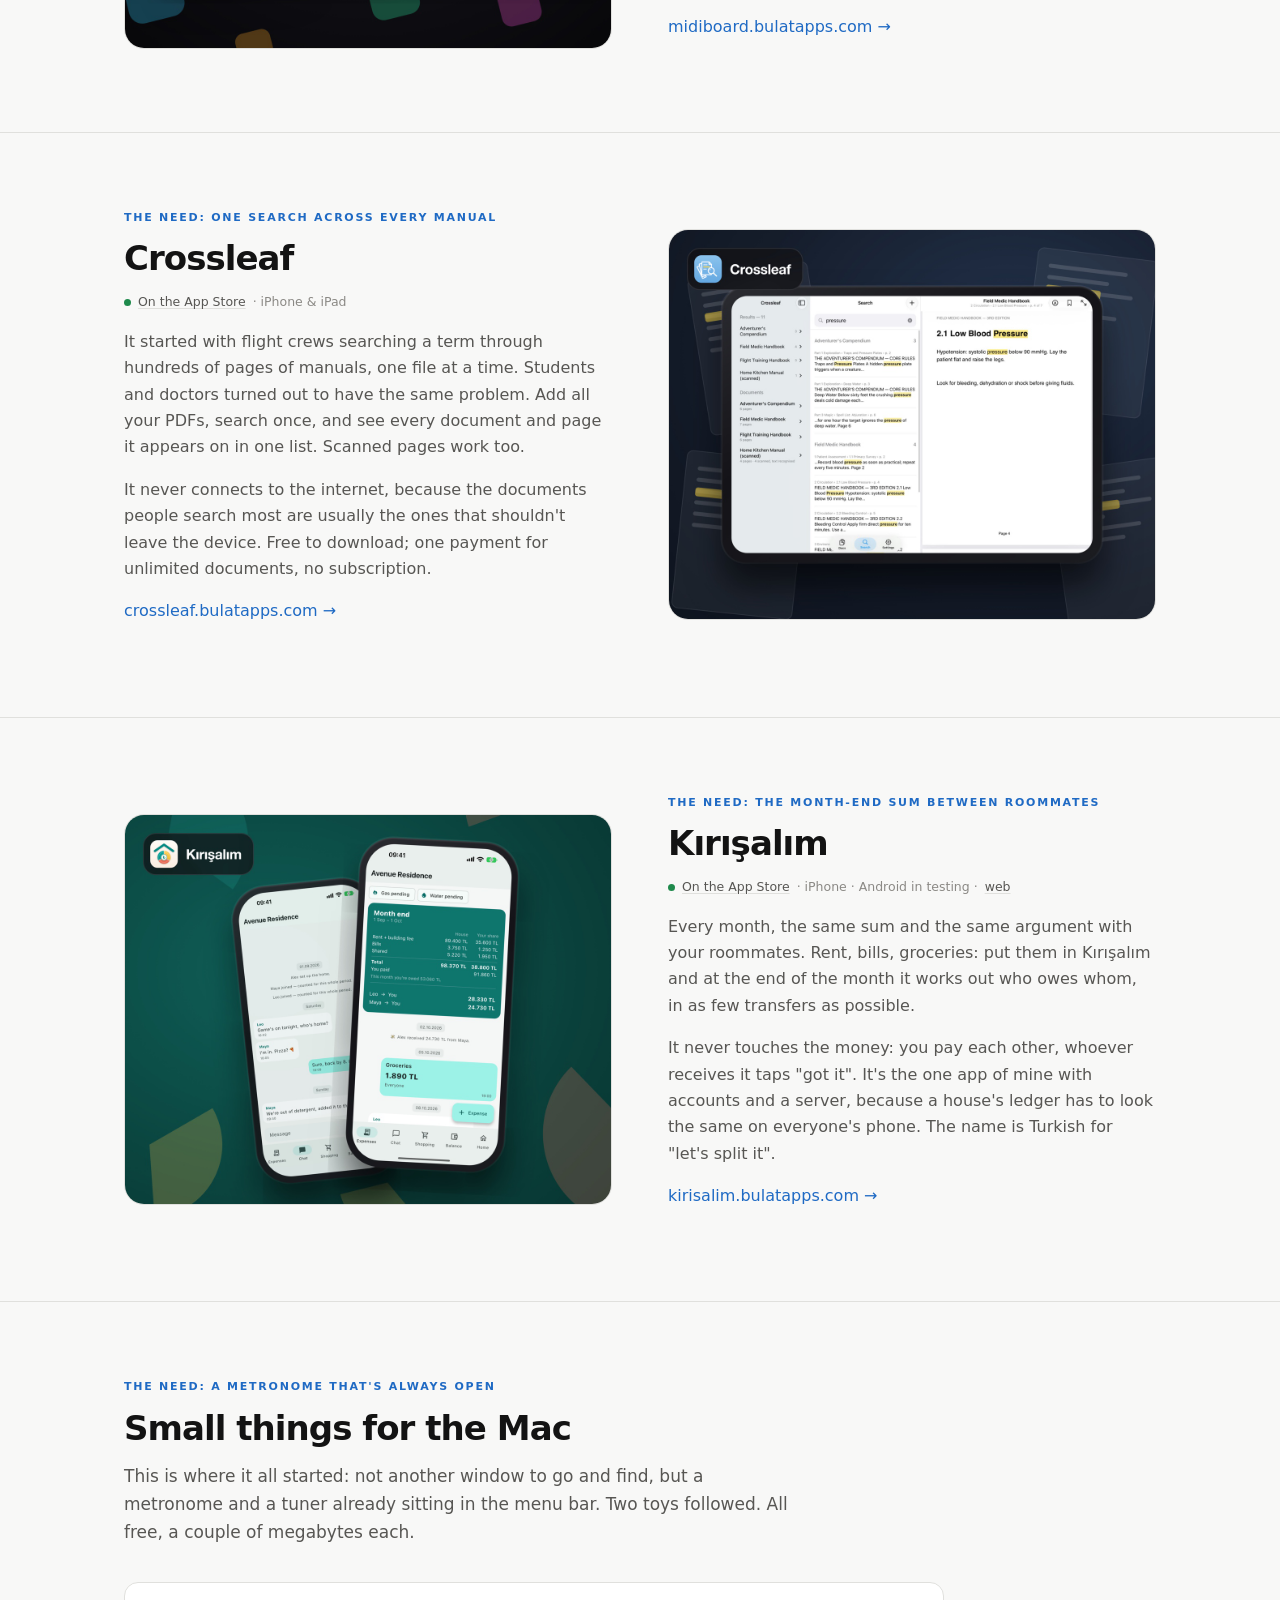
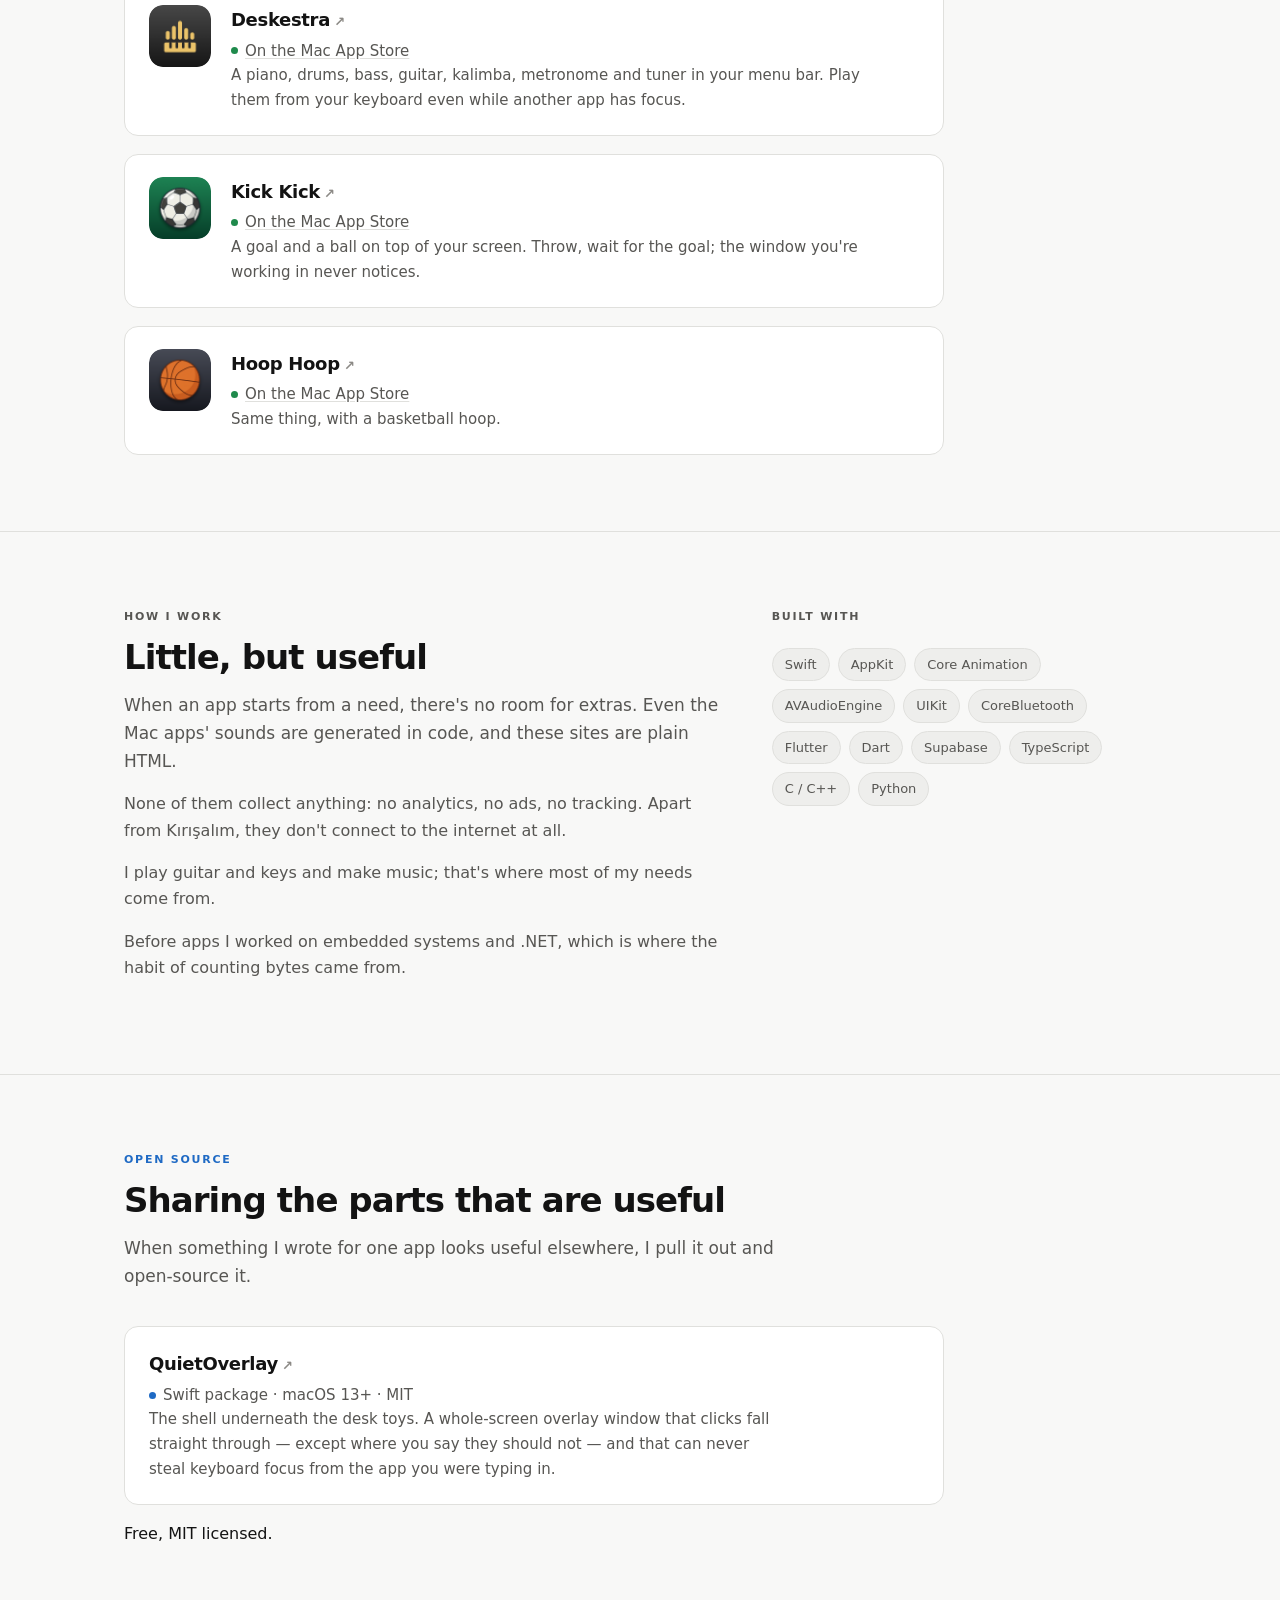
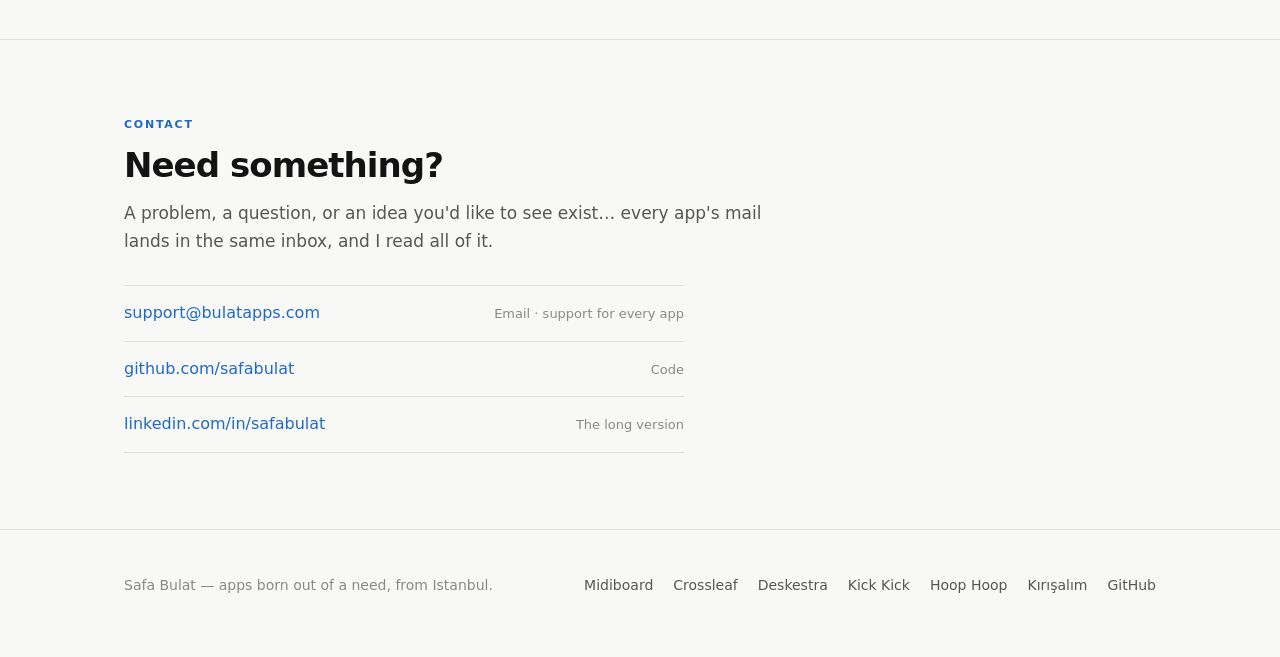
==== commit 7237f674: "Hub EN: 'Apps born out of a need' copy, matched to the Turkish page Co-Authored-By: Claude Opus 5.5 " ====
--- a/index.html
+++ b/index.html
@@ -5,7 +5,7 @@
 <meta name="viewport" content="width=device-width, initial-scale=1">
 <meta name="darkreader-lock">
 <script>try{var t=localStorage.getItem('theme');if(t)document.documentElement.dataset.theme=t}catch(e){}</script>
-<title>Safa Bulat — Midiboard, Crossleaf, and small Mac software</title>
+<title>Safa Bulat — apps born out of a need: Midiboard, Crossleaf, Kırışalım</title>
 <meta name="description" content="Midiboard, a MIDI controller for iPhone and iPad you lay out yourself; Crossleaf, one offline search across all your PDFs; a bill splitter for roommates.">
 <link rel="canonical" href="https://bulatapps.com/">
 <link rel="alternate" hreflang="en" href="https://bulatapps.com/">
@@ -14,8 +14,8 @@
 <script>try{if(!localStorage.getItem('lang')&&/^tr\b/i.test((navigator.languages&&navigator.languages[0])||navigator.language||'')&&document.referrer.indexOf('bulatapps.com')<0)location.replace('/tr/'+location.hash)}catch(e){}</script>
 <meta property="og:type" content="website">
 <meta property="og:url" content="https://bulatapps.com/">
-<meta property="og:title" content="Safa Bulat — Midiboard, Crossleaf, and small Mac software">
-<meta property="og:description" content="An iPhone MIDI controller you build yourself, an iPad workspace that searches all your PDFs at once, and tiny native macOS desk toys.">
+<meta property="og:title" content="Safa Bulat — apps born out of a need">
+<meta property="og:description" content="I build the app I needed and couldn't find: a MIDI controller you lay out yourself, one search across all your PDFs, and a bill splitter for roommates.">
 <meta property="og:image" content="https://bulatapps.com/img/og.png">
 <meta property="og:image:width" content="1200">
 <meta property="og:image:height" content="630">
@@ -52,14 +52,13 @@
 <main>
 
 <div class="wrap hero">
-  <h1>I make <em>small</em> software.</h1>
+  <h1>Apps born out of <em>a need</em>.</h1>
   <p class="lede">
-    A MIDI controller for iPhone that you lay out yourself, an iPad workspace that searches all your
-    PDFs at once, a shared ledger for people who share a home, and native macOS desk toys and
-    instruments that live in your menu bar. No analytics, no ads, nothing that phones home — and the one app that needs an account says
-    exactly why.
+    I'm Safa. When I need something and can't find it the way I want it, I sit down and build it.
+    Everything here started like that: first it was my problem, then it turned out other people had it
+    too. Design, code, the website, the support inbox: one person.
   </p>
-  <p class="cta-note">Istanbul, Turkey · <a href="mailto:support@bulatapps.com">support@bulatapps.com</a></p>
+  <p class="cta-note">Istanbul · <a href="mailto:support@bulatapps.com">support@bulatapps.com</a></p>
   <img class="hero-art" src="img/hero.jpg" width="2160" height="1080"
        alt="Midiboard on a phone, Crossleaf on an iPad and Kırışalım on a phone, each on its own colour, with the three Mac desk toy icons above.">
 </div>
@@ -68,20 +67,19 @@
   <div class="wrap row">
     <img class="splash" src="img/splash-midiboard.jpg" width="1200" height="960" loading="lazy" alt="Midiboard on a phone held in landscape: a step sequencer, three footswitches named Clean, Rhythm and Lead, a pad bank, chord buttons, a bend fader and a balance knob, on a ground of the icon’s coloured pads.">
     <div class="row-text">
-    <p class="eyebrow">The current one</p>
+    <p class="eyebrow">The need: a controller that fits my hands on stage</p>
     <h2>Midiboard</h2>
     <p class="tag"><span class="dot live"></span><a href="https://apps.apple.com/app/id6801598625">On the App Store</a> · iPhone &amp; iPad</p>
     <p>
-      An iPhone Bluetooth MIDI controller you build yourself. Drop pads, keys, chord buttons, wheels,
-      faders, XY pads and step sequencers onto a grid, drag each one where your hand actually goes,
-      save the screen, and flip between screens with one tap while the song is running.
-    </p>
-    <p>
-      It exists because I already used a phone controller on stage and the only thing wrong with it
-      was the surface — somebody else's idea of where my hands should be. This one hands you the grid
-      instead. It sends standard Bluetooth LE MIDI, so it works with whatever you already play.
-    </p>
-    <p><a href="https://midiboard.bulatapps.com/">midiboard-site&nbsp;→</a></p>
+      I was already using my phone as a MIDI controller on stage, but where the buttons went was always
+      somebody else's call. In Midiboard the screen is an empty grid: pads, keys, chords, faders, XY, step
+      sequencers, whatever you need, wherever your hand goes.
+    </p>
+    <p>
+      It runs on iPhone and iPad and sends standard MIDI over Bluetooth or Wi-Fi: Ableton, Logic, Gig
+      Performer, hardware synths, whatever you play.
+    </p>
+    <p><a href="https://midiboard.bulatapps.com/">midiboard.bulatapps.com&nbsp;→</a></p>
     </div>
   </div>
 </section>
@@ -90,19 +88,20 @@
   <div class="wrap row flip">
     <img class="splash" src="img/splash-crossleaf.jpg" width="1200" height="960" loading="lazy" alt="Crossleaf on iPad: a search for pressure across four handbooks, results grouped by document in the middle, the matching page open on the right with the word highlighted.">
     <div class="row-text">
-    <p class="eyebrow">For people who live in PDFs</p>
+    <p class="eyebrow">The need: one search across every manual</p>
     <h2>Crossleaf</h2>
     <p class="tag"><span class="dot live"></span><a href="https://apps.apple.com/app/id6819022919?ct=hub">On the App Store</a> · iPhone &amp; iPad</p>
     <p>
-      A workspace for the big PDFs you search every day: manuals, textbooks, datasheets. Add them once, type a
-      phrase, and every match in every document shows up by document, section and page. Tap one and the page
-      opens at the match. Scanned pages are read on the device, so they are searchable too.
-    </p>
-    <p>
-      It never connects to the internet, and that is deliberate: the documents people search most are often the
-      ones they are not allowed to upload anywhere. One purchase, no subscription, no account.
-    </p>
-    <p><a href="https://crossleaf.bulatapps.com/">crossleaf-site&nbsp;→</a></p>
+      It started with flight crews searching a term through hundreds of pages of manuals, one file at a
+      time. Students and doctors turned out to have the same problem. Add all your PDFs, search once, and
+      see every document and page it appears on in one list. Scanned pages work too.
+    </p>
+    <p>
+      It never connects to the internet, because the documents people search most are usually the ones
+      that shouldn't leave the device. Free to download; one payment for unlimited documents, no
+      subscription.
+    </p>
+    <p><a href="https://crossleaf.bulatapps.com/">crossleaf.bulatapps.com&nbsp;→</a></p>
     </div>
   </div>
 </section>
@@ -111,31 +110,31 @@
   <div class="wrap row">
     <img class="splash" src="img/splash-kirisalim.jpg" width="1200" height="960" loading="lazy" alt="Kırışalım on two phones: the house chat, and the month-end card showing each share and who pays whom.">
     <div class="row-text">
-    <p class="eyebrow">For people who share a home</p>
+    <p class="eyebrow">The need: the month-end sum between roommates</p>
     <h2>Kırışalım</h2>
     <p class="tag"><span class="dot live"></span><a href="https://apps.apple.com/app/id6816543150">On the App Store</a> · iPhone · Android in testing · <a href="https://web.kirisalim.bulatapps.com/">web</a></p>
     <p>
-      A shared account for people who share a home. Rent, bills and subscriptions add themselves every
-      month, groceries go into a chat-like channel, and on the house's cut-off day the month closes on
-      its own: who owes whom, in as few transfers as possible. It never touches the money — you pay each
-      other, the one who receives it taps "got it".
-    </p>
-    <p>
-      The name is Turkish slang for "let's split it". It is the first thing here with accounts and a
-      server, because a house's ledger has to be the same on every phone in it.
-    </p>
-    <p><a href="https://kirisalim.bulatapps.com/">kirisalim-site&nbsp;→</a></p>
+      Every month, the same sum and the same argument with your roommates. Rent, bills, groceries: put
+      them in Kırışalım and at the end of the month it works out who owes whom, in as few transfers as
+      possible.
+    </p>
+    <p>
+      It never touches the money: you pay each other, whoever receives it taps "got it". It's the one app
+      of mine with accounts and a server, because a house's ledger has to look the same on everyone's
+      phone. The name is Turkish for "let's split it".
+    </p>
+    <p><a href="https://kirisalim.bulatapps.com/">kirisalim.bulatapps.com&nbsp;→</a></p>
     </div>
   </div>
 </section>
 
 <section id="desk">
   <div class="wrap">
-    <p class="eyebrow">Desk toys &amp; instruments</p>
-    <h2>Things that sit on your desktop and wait</h2>
-    <p>
-      Each one is a native AppKit app of a couple of megabytes with no dock icon, no window in your app
-      switcher and no permissions to ask for. They stop drawing entirely when nothing is moving.
+    <p class="eyebrow">The need: a metronome that's always open</p>
+    <h2>Small things for the Mac</h2>
+    <p>
+      This is where it all started: not another window to go and find, but a metronome and a tuner
+      already sitting in the menu bar. Two toys followed. All free, a couple of megabytes each.
     </p>
 
     <ul class="cards">
@@ -144,9 +143,8 @@
         <div class="card-body">
           <h3><a href="https://deskestra.bulatapps.com/">Deskestra</a></h3>
           <p class="tag"><span class="dot live"></span><a href="https://apps.apple.com/app/id6801593827">On the Mac App Store</a></p>
-          <p>A piano, a drum kit, a bass, a guitar, a kalimba, a metronome and a tuner that live in your
-             menu bar. Play them on your computer keyboard while another app has focus. Every instrument
-             is free.</p>
+          <p>A piano, drums, bass, guitar, kalimba, metronome and tuner in your menu bar. Play them from your
+             keyboard even while another app has focus.</p>
         </div>
       </li>
       <li>
@@ -154,9 +152,8 @@
         <div class="card-body">
           <h3><a href="https://kickkick.bulatapps.com/">Kick Kick</a></h3>
           <p class="tag"><span class="dot live"></span><a href="https://apps.apple.com/app/id6801598144">On the Mac App Store</a></p>
-          <p>A football goal and a ball floating over your whole desktop. Throw the ball at the goal, let
-             go, try to score. Clicks fall straight through everywhere except on the ball, so nothing you
-             were working in ever loses focus.</p>
+          <p>A goal and a ball on top of your screen. Throw, wait for the goal; the window you're working in
+             never notices.</p>
         </div>
       </li>
       <li>
@@ -164,8 +161,7 @@
         <div class="card-body">
           <h3><a href="https://hoophoop.bulatapps.com/">Hoop Hoop</a></h3>
           <p class="tag"><span class="dot live"></span><a href="https://apps.apple.com/app/id6801598264">On the Mac App Store</a></p>
-          <p>The same idea with a basketball hoop: throw the ball across your desktop and try to sink it.
-             Built on the same quiet overlay as Kick Kick.</p>
+          <p>Same thing, with a basketball hoop.</p>
         </div>
       </li>
     </ul>
@@ -175,27 +171,22 @@
 <section id="how">
   <div class="wrap feature">
     <div class="feature-text">
-      <p class="eyebrow">How I build</p>
-      <h2>Small on purpose, all the way down</h2>
-      <p>
-        The desk toys ship as a couple of megabytes because there is nothing in them but the app. Every
-        sound is synthesised in code at launch rather than shipped as audio. The landing pages are plain
-        HTML and one stylesheet with no external requests at all, so they work off a disk.
-      </p>
-      <p>
-        None of it collects anything. No analytics, no crash reporting, no tracking. Kırışalım is the one
-        app with accounts and a server, because a shared house ledger has to be the same on every phone;
-        the rest have no network code at all. That is not a privacy policy written after the fact — there
-        is simply nothing in there to send.
-      </p>
-      <p>
-        Deskestra exists because I play guitar and keys and produce music, and I wanted a tuner and a
-        metronome that were already open instead of another window to go and find. Most of what I build
-        starts as something I wanted on my own desk.
-      </p>
-      <p>
-        Before this I worked on embedded systems and .NET, which is where the habit of counting bytes
-        came from and never quite left.
+      <p class="eyebrow">How I work</p>
+      <h2>Little, but useful</h2>
+      <p>
+        When an app starts from a need, there's no room for extras. Even the Mac apps' sounds are generated
+        in code, and these sites are plain HTML.
+      </p>
+      <p>
+        None of them collect anything: no analytics, no ads, no tracking. Apart from Kırışalım, they don't
+        connect to the internet at all.
+      </p>
+      <p>
+        I play guitar and keys and make music; that's where most of my needs come from.
+      </p>
+      <p>
+        Before apps I worked on embedded systems and .NET, which is where the habit of counting bytes
+        came from.
       </p>
     </div>
     <div class="feature-text">
@@ -212,10 +203,9 @@
 <section id="open-source">
   <div class="wrap">
     <p class="eyebrow">Open source</p>
-    <h2>The parts worth handing over</h2>
-    <p>
-      When something in one of these turns out to be generally useful rather than specific to the toy it
-      was written for, it gets pulled out and given away.
+    <h2>Sharing the parts that are useful</h2>
+    <p>
+      When something I wrote for one app looks useful elsewhere, I pull it out and open-source it.
     </p>
     <ul class="cards">
       <li>
@@ -229,7 +219,7 @@
       </li>
     </ul>
     <p>
-      None of it asks for anything back.
+      Free, MIT licensed.
     </p>
   </div>
 </section>
@@ -237,10 +227,10 @@
 <section id="contact">
   <div class="wrap">
     <p class="eyebrow">Contact</p>
-    <h2>Say something</h2>
-    <p>
-      Support questions, bug reports, an idea for something small — the same address reaches me for every
-      app here.
+    <h2>Need something?</h2>
+    <p>
+      A problem, a question, or an idea you'd like to see exist… every app's mail lands in the same
+      inbox, and I read all of it.
     </p>
     <ul class="links">
       <li><a href="mailto:support@bulatapps.com">support@bulatapps.com</a><span>Email · support for every app</span></li>
@@ -254,7 +244,7 @@
 
 <footer>
   <div class="wrap">
-    <span>Safa Bulat — small software, made in Istanbul.</span>
+    <span>Safa Bulat — apps born out of a need, from Istanbul.</span>
     <nav>
       <a href="https://midiboard.bulatapps.com/">Midiboard</a>
       <a href="https://crossleaf.bulatapps.com/">Crossleaf</a>
